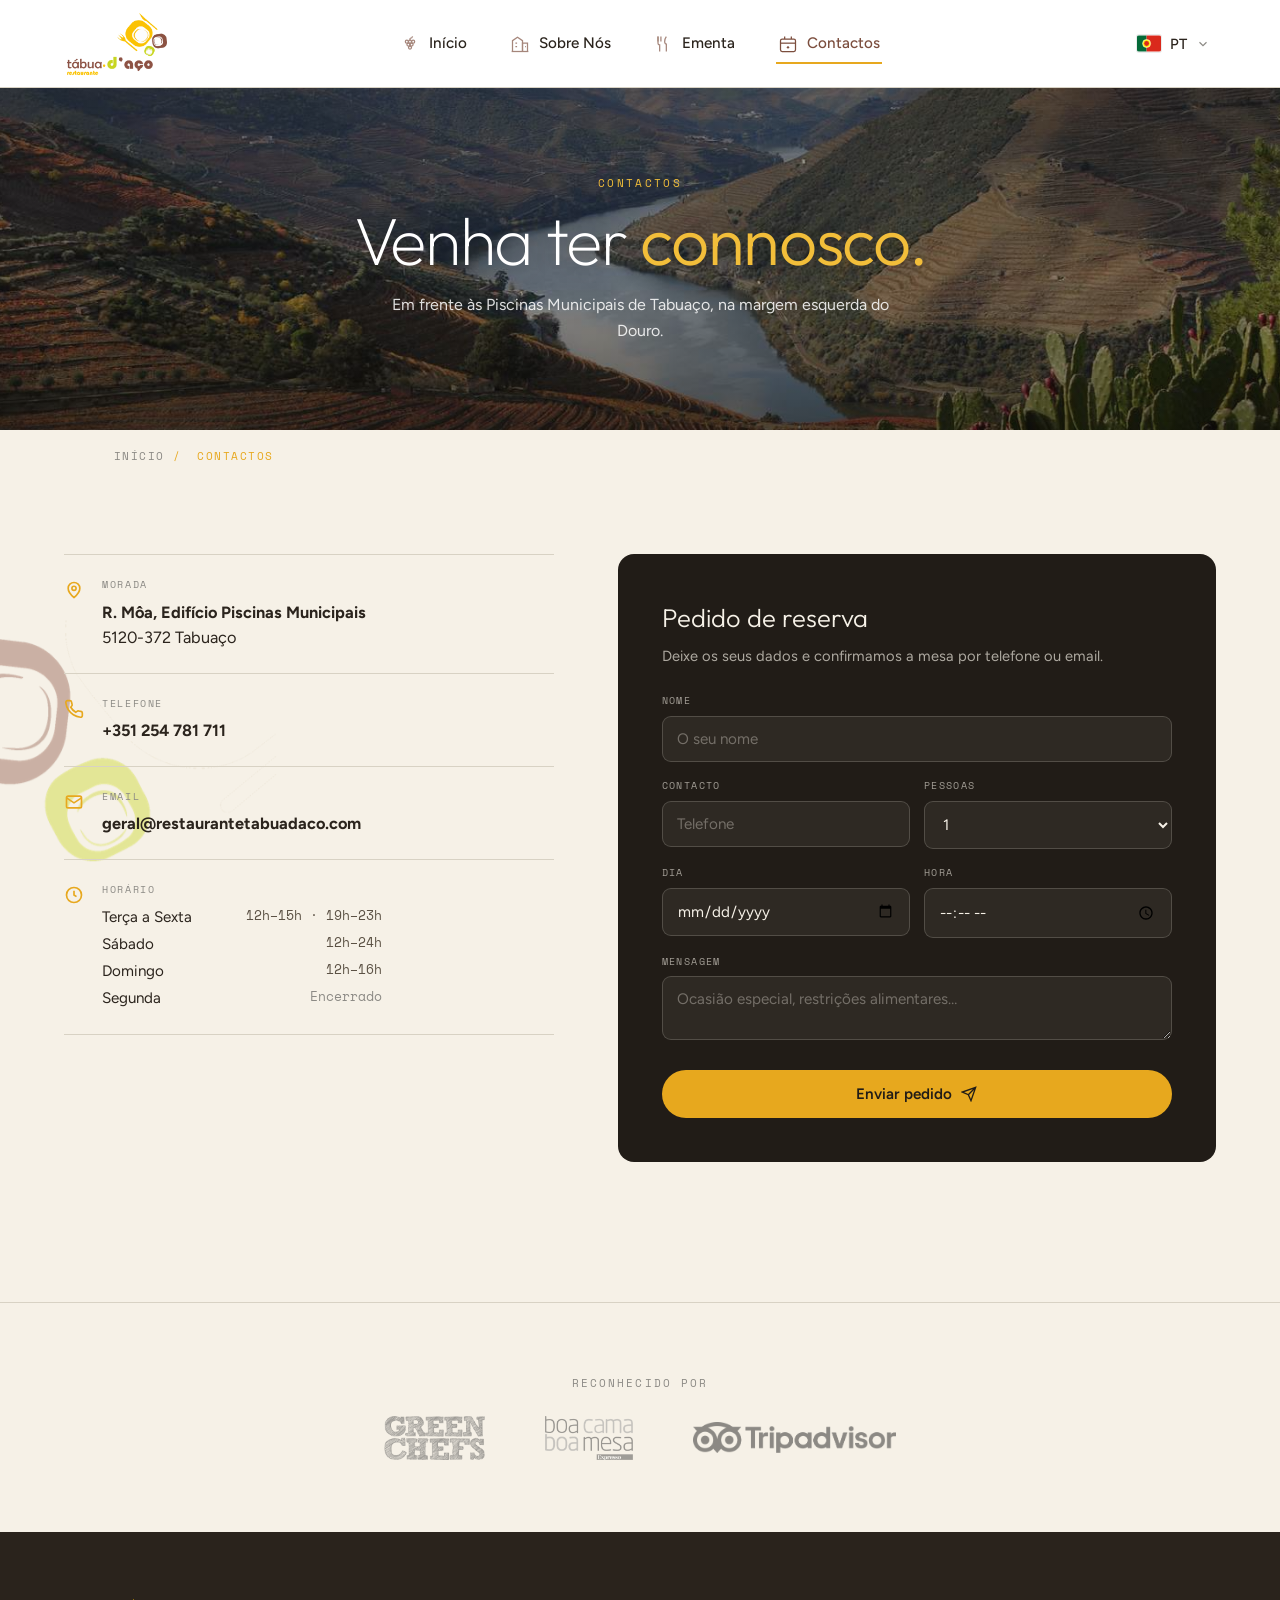
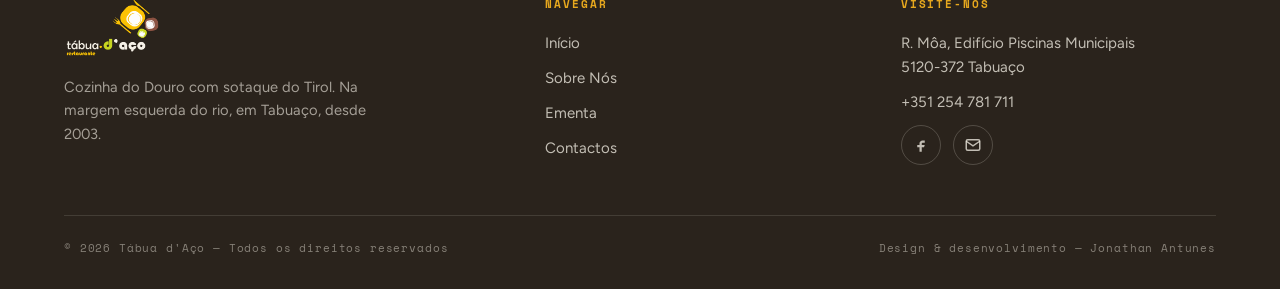
==== contactos.html @ 77ba1673 "Corrige: interior do restaurante só no cartão 'À mesa' da home Repõe o topo da página Ementa com a f" ====
<!DOCTYPE html>
<html lang="pt">
<head>
<meta charset="UTF-8">
<meta name="viewport" content="width=device-width, initial-scale=1.0">
<meta name="robots" content="index, follow">
<meta name="author" content="Restaurante Tábua d'Aço">
<meta name="theme-color" content="#211C17">
<meta name="geo.region" content="PT-VIS">
<meta name="geo.placename" content="Tabuaço">
<meta name="geo.position" content="41.1156;-7.5664">
<meta name="ICBM" content="41.1156, -7.5664">
<link rel="canonical" href="https://www.restaurantetabuadaco.com/contactos.html">
<title>Contactos e Reservas — Tábua d'Aço · Tabuaço</title>
<meta name="description" content="Restaurante Tábua d'Aço — R. Môa, Edifício Piscinas Municipais, 5120-372 Tabuaço. Telefone +351 254 781 711. Peça a sua reserva.">
<meta property="og:title" content="Contactos e Reservas — Tábua d'Aço · Tabuaço">
<meta property="og:description" content="Restaurante Tábua d'Aço — R. Môa, Edifício Piscinas Municipais, 5120-372 Tabuaço. Telefone +351 254 781 711. Peça a sua reserva.">
<meta property="og:type" content="website">
<meta property="og:site_name" content="Tábua d'Aço">
<meta property="og:locale" content="pt_PT">
<meta property="og:locale:alternate" content="en_GB">
<meta property="og:locale:alternate" content="de_DE">
<meta property="og:locale:alternate" content="es_ES">
<meta property="og:locale:alternate" content="fr_FR">
<meta property="og:url" content="https://www.restaurantetabuadaco.com/contactos.html">
<meta property="og:image" content="https://www.restaurantetabuadaco.com/assets/og-image.jpg?v=1">
<meta property="og:image:width" content="1200">
<meta property="og:image:height" content="630">
<meta property="og:image:alt" content="Vista da vila de Tabuaço, no Douro, onde fica o restaurante Tábua d'Aço">
<meta name="twitter:card" content="summary_large_image">
<meta name="twitter:title" content="Contactos e Reservas — Tábua d'Aço · Tabuaço">
<meta name="twitter:description" content="Restaurante Tábua d'Aço — R. Môa, Edifício Piscinas Municipais, 5120-372 Tabuaço. Telefone +351 254 781 711. Peça a sua reserva.">
<meta name="twitter:image" content="https://www.restaurantetabuadaco.com/assets/og-image.jpg?v=1">
<link rel="preconnect" href="https://fonts.googleapis.com">
<link rel="preconnect" href="https://fonts.gstatic.com" crossorigin>
<link href="https://fonts.googleapis.com/css2?family=Outfit:wght@200;300;400;500&family=Figtree:wght@400;500;600&family=Space+Mono:wght@400;700&display=swap" rel="stylesheet">
<link rel="icon" type="image/png" href="assets/favicon.png?v=3">
<link rel="icon" href="assets/favicon.ico?v=3" sizes="any">
<link rel="apple-touch-icon" href="assets/apple-touch-icon.png?v=3">
<link rel="stylesheet" href="assets/style.css?v=21">
<script type="application/ld+json">
{
  "@context": "https://schema.org",
  "@type": "Restaurant",
  "@id": "https://www.restaurantetabuadaco.com/#restaurant",
  "name": "Restaurante Tábua d'Aço",
  "url": "https://www.restaurantetabuadaco.com/",
  "image": "https://www.restaurantetabuadaco.com/assets/og-image.jpg",
  "logo": "https://www.restaurantetabuadaco.com/assets/logo-tabua-daco.png?v=5",
  "description": "Restaurante em Tabuaço, na margem esquerda do Douro. Cozinha da região com influências austríacas, italianas, espanholas e asiáticas, pelo chefe Thomas Egger.",
  "servesCuisine": [
    "Portuguesa",
    "Douro",
    "Austríaca",
    "Italiana",
    "Espanhola",
    "Asiática"
  ],
  "priceRange": "€€",
  "telephone": "+351254781711",
  "email": "geral@restaurantetabuadaco.com",
  "foundingDate": "2003",
  "acceptsReservations": true,
  "currenciesAccepted": "EUR",
  "address": {
    "@type": "PostalAddress",
    "streetAddress": "R. Môa, Edifício Piscinas Municipais",
    "addressLocality": "Tabuaço",
    "postalCode": "5120-372",
    "addressRegion": "Viseu",
    "addressCountry": "PT"
  },
  "geo": {
    "@type": "GeoCoordinates",
    "latitude": 41.1156,
    "longitude": -7.5664
  },
  "hasMap": "https://www.google.com/maps?q=Restaurante+T%C3%A1bua+d%27A%C3%A7o+Tabua%C3%A7o",
  "hasMenu": "https://www.restaurantetabuadaco.com/ementa.html",
  "openingHoursSpecification": [
    {
      "@type": "OpeningHoursSpecification",
      "dayOfWeek": [
        "Tuesday",
        "Wednesday",
        "Thursday",
        "Friday"
      ],
      "opens": "12:00",
      "closes": "15:00"
    },
    {
      "@type": "OpeningHoursSpecification",
      "dayOfWeek": [
        "Tuesday",
        "Wednesday",
        "Thursday",
        "Friday"
      ],
      "opens": "19:00",
      "closes": "23:00"
    },
    {
      "@type": "OpeningHoursSpecification",
      "dayOfWeek": "Saturday",
      "opens": "12:00",
      "closes": "23:59"
    },
    {
      "@type": "OpeningHoursSpecification",
      "dayOfWeek": "Sunday",
      "opens": "12:00",
      "closes": "16:00"
    }
  ],
  "sameAs": [
    "https://www.facebook.com/restaurante.tabuadaco",
    "https://www.tripadvisor.com/Restaurant_Review-g2368615-d3514501-Reviews-Tabua_D_aco-Tabuaco_Viseu_District_Northern_Portugal.html"
  ]
}
</script>
</head>
<body>
<!-- ============ HEADER ============ -->
<div class="header">
  <div class="header__top">
    <a href="index.html" class="header__logo" aria-label="Tábua d'Aço — início">
      <img src="assets/logo-tabua-daco.png?v=5" alt="Logótipo do Restaurante Tábua d'Aço — Tabuaço, Douro" width="320" height="205">
    </a>

    <nav class="header__nav" id="nav" aria-label="Navegação principal">
      <a href="index.html">
        <svg width="24" height="24" viewBox="0 0 24 24" fill="none" stroke="currentColor" stroke-width="1.5" aria-hidden="true"><circle cx="8.2" cy="9.2" r="1.8"/><circle cx="12" cy="9.2" r="1.8"/><circle cx="15.8" cy="9.2" r="1.8"/><circle cx="10.1" cy="12.7" r="1.8"/><circle cx="13.9" cy="12.7" r="1.8"/><circle cx="12" cy="16.2" r="1.8"/><path d="M12 7.4V5.2M12 5.2c1.7 0 2.8-1 3.1-2.4"/></svg>
        <span data-i18n="nav_home">Início</span>
      </a>
      <a href="sobre.html">
        <svg width="24" height="24" viewBox="0 0 24 24" fill="none" stroke="currentColor" stroke-width="1.5" aria-hidden="true"><path d="M3 21V8l6-4 6 4v13"/><path d="M15 21V11h6v10"/><path d="M6.5 11h2M6.5 15h2M18 15h1"/><path d="M2 21h20"/></svg>
        <span data-i18n="nav_about">Sobre Nós</span>
      </a>
      <a href="ementa.html">
        <svg width="24" height="24" viewBox="0 0 24 24" fill="none" stroke="currentColor" stroke-width="1.5" aria-hidden="true"><path d="M6 3v8a2 2 0 002 2v8"/><path d="M6 3v6M9.5 3v6"/><path d="M16 3c-1.5 2-2 4-2 6s.7 3 2 3v9"/></svg>
        <span data-i18n="nav_menu">Ementa</span>
      </a>
      <a href="contactos.html" class="active">
        <svg width="24" height="24" viewBox="0 0 24 24" fill="none" stroke="currentColor" stroke-width="1.5" aria-hidden="true"><path d="M8 3v3M16 3v3"/><rect x="3" y="6" width="18" height="15" rx="2"/><path d="M3 11h18"/><circle cx="12" cy="16" r="1.4" fill="currentColor" stroke="none"/></svg>
        <span data-i18n="nav_contact">Contactos</span>
      </a>
    </nav>

    <div class="header__right">
      <div class="lang" id="lang">
        <button class="lang__btn" id="langBtn" aria-haspopup="true" aria-expanded="false">
          <span class="lang__flag" id="langFlag">
            <svg viewBox="0 0 30 20" width="24" height="17"><rect width="12" height="20" fill="#046A38"/><rect x="12" width="18" height="20" fill="#DA291C"/><circle cx="12" cy="10" r="5" fill="#FFE900" stroke="#fff" stroke-width=".7"/><circle cx="12" cy="10" r="3" fill="#DA291C"/></svg>
          </span>
          <span id="langLabel">PT</span>
          <svg width="24" height="24" class="lang__chev" viewBox="0 0 24 24" fill="none" stroke="currentColor" stroke-width="2"><path d="M6 9l6 6 6-6"/></svg>
        </button>
        <div class="lang__menu" role="menu">
          <button role="menuitem" aria-current="true" data-lang="pt"><svg viewBox="0 0 30 20" width="22" height="15"><rect width="12" height="20" fill="#046A38"/><rect x="12" width="18" height="20" fill="#DA291C"/><circle cx="12" cy="10" r="5" fill="#FFE900" stroke="#fff" stroke-width=".7"/><circle cx="12" cy="10" r="3" fill="#DA291C"/></svg> Português</button>
          <button role="menuitem" aria-current="false" data-lang="en"><svg viewBox="0 0 30 20" width="22" height="15"><rect width="30" height="20" fill="#012169"/><path d="M0 0l30 20M30 0L0 20" stroke="#fff" stroke-width="4"/><path d="M15 0v20M0 10h30" stroke="#fff" stroke-width="6"/><path d="M15 0v20M0 10h30" stroke="#C8102E" stroke-width="3.5"/></svg> English</button>
          <button role="menuitem" aria-current="false" data-lang="de"><svg viewBox="0 0 30 20" width="22" height="15"><rect width="30" height="20" fill="#000"/><rect y="6.667" width="30" height="6.667" fill="#DD0000"/><rect y="13.333" width="30" height="6.667" fill="#FFCE00"/></svg> Deutsch</button>
          <button role="menuitem" aria-current="false" data-lang="es"><svg viewBox="0 0 30 20" width="22" height="15"><rect width="30" height="20" fill="#AA151B"/><rect y="5" width="30" height="10" fill="#F1BF00"/></svg> Español</button>
          <button role="menuitem" aria-current="false" data-lang="fr"><svg viewBox="0 0 30 20" width="22" height="15"><rect width="10" height="20" fill="#0055A4"/><rect x="10" width="10" height="20" fill="#fff"/><rect x="20" width="10" height="20" fill="#EF4135"/></svg> Français</button>
        </div>
      </div>
    </div>

    <button class="burger" id="burger" aria-label="Abrir menu" aria-expanded="false" aria-controls="nav">
      <span></span><span></span><span></span>
    </button>
  </div>
</div>

<main id="topo">
<section class="pagehero pagehero--contactos">
  <div class="pagehero__bg" role="img" aria-label="Vale do Douro em Tabuaço"></div>
  <div class="pagehero__scrim"></div>
  <div class="pagehero__inner">
    <span class="pagehero__k" data-i18n="c_k">Contactos</span>
    <h1 data-i18n="c_h1">Venha ter <span class='accent'>connosco.</span></h1>
    <p data-i18n="c_sub">Em frente às Piscinas Municipais de Tabuaço, na margem esquerda do Douro.</p>
  </div>
</section>

<nav class="crumbs" aria-label="Migalhas">
  <a href="index.html" data-i18n="nav_home">Início</a><span>/</span><span data-i18n="nav_contact">Contactos</span>
</nav>
<!-- ============ CONTACTOS ============ -->
<section class="section section--top contact" id="contactos">
  <div class="section__wrap">
    <div class="contact__grid">
      <div class="contact__info reveal">
        <div class="row">
          <span class="contact__ico"><svg width="24" height="24" viewBox="0 0 24 24" fill="none" stroke="currentColor" stroke-width="2"><path d="M12 21s-7-5.5-7-11a7 7 0 0114 0c0 5.5-7 11-7 11z"/><circle cx="12" cy="10" r="2.5"/></svg></span>
          <div><span class="contact__k" data-i18n="c_addr">Morada</span><span class="contact__v"><b>R. Môa, Edifício Piscinas Municipais</b><br>5120-372 Tabuaço</span></div>
        </div>
        <div class="row">
          <span class="contact__ico"><svg width="24" height="24" viewBox="0 0 24 24" fill="none" stroke="currentColor" stroke-width="2"><path d="M22 16.9v3a2 2 0 01-2.2 2 19.8 19.8 0 01-8.6-3 19.5 19.5 0 01-6-6 19.8 19.8 0 01-3-8.6A2 2 0 014.1 2h3a2 2 0 012 1.7c.1.9.3 1.8.6 2.6a2 2 0 01-.5 2.1L8.1 9.9a16 16 0 006 6l1.5-1.1a2 2 0 012.1-.5c.8.3 1.7.5 2.6.6a2 2 0 011.7 2z"/></svg></span>
          <div><span class="contact__k" data-i18n="c_phone">Telefone</span><span class="contact__v"><b><a href="tel:+351254781711">+351 254 781 711</a></b></span></div>
        </div>
        <div class="row">
          <span class="contact__ico"><svg width="24" height="24" viewBox="0 0 24 24" fill="none" stroke="currentColor" stroke-width="2"><rect x="3" y="5" width="18" height="14" rx="2"/><path d="M3 7l9 6 9-6"/></svg></span>
          <div><span class="contact__k" data-i18n="c_email">Email</span><span class="contact__v"><b><a href="mailto:geral@restaurantetabuadaco.com">geral@restaurantetabuadaco.com</a></b></span></div>
        </div>
        <div class="row">
          <span class="contact__ico"><svg width="24" height="24" viewBox="0 0 24 24" fill="none" stroke="currentColor" stroke-width="2"><circle cx="12" cy="12" r="9"/><path d="M12 7v5l3 2"/></svg></span>
          <div style="flex:1">
            <span class="contact__k" data-i18n="c_hours">Horário</span>
            <div class="contact__v" style="margin-top:4px">
              <div class="hours-line"><span data-i18n="c_d1">Terça a Sexta</span><span>12h–15h · 19h–23h</span></div>
              <div class="hours-line"><span data-i18n="c_d2">Sábado</span><span>12h–24h</span></div>
              <div class="hours-line"><span data-i18n="c_d3">Domingo</span><span>12h–16h</span></div>
              <div class="hours-line closed"><span data-i18n="c_d4">Segunda</span><span data-i18n="c_closed">Encerrado</span></div>
            </div>
          </div>
        </div>
      </div>

      <form class="resform reveal" name="reservas" method="POST" data-netlify="true" netlify-honeypot="bot-field">
        <input type="hidden" name="form-name" value="reservas">
        <p hidden><label>Não preencher: <input name="bot-field"></label></p>
        <h3 data-i18n="c_form_h">Pedido de reserva</h3>
        <p data-i18n="c_form_sub">Deixe os seus dados e confirmamos a mesa por telefone ou email.</p>
        <div class="field">
          <label for="nome" data-i18n="c_l_name">Nome</label>
          <input id="nome" name="nome" type="text" placeholder="O seu nome" data-i18n-ph="c_ph_name" required>
        </div>
        <div class="field-row">
          <div class="field">
            <label for="tel" data-i18n="c_l_contact">Contacto</label>
            <input id="tel" name="contacto" type="tel" placeholder="Telefone" data-i18n-ph="c_ph_phone" required>
          </div>
          <div class="field">
            <label for="pessoas" data-i18n="c_l_people">Pessoas</label>
            <select id="pessoas" name="pessoas">
              <option>1</option><option>2</option><option>3</option><option>4</option>
              <option>5</option><option>6</option><option data-i18n="c_opt_more">7 ou mais</option>
            </select>
          </div>
        </div>
        <div class="field-row">
          <div class="field">
            <label for="data" data-i18n="c_l_day">Dia</label>
            <input id="data" name="data" type="date">
          </div>
          <div class="field">
            <label for="hora" data-i18n="c_l_time">Hora</label>
            <input id="hora" name="hora" type="time">
          </div>
        </div>
        <div class="field">
          <label for="msg" data-i18n="c_l_msg">Mensagem</label>
          <textarea id="msg" name="mensagem" rows="2" placeholder="Ocasião especial, restrições alimentares…" data-i18n-ph="c_ph_msg"></textarea>
        </div>
        <button type="submit" class="btn btn--gold"><span data-i18n="c_submit">Enviar pedido</span>
          <svg width="24" height="24" viewBox="0 0 24 24" fill="none" stroke="currentColor" stroke-width="2"><path d="M22 2L11 13M22 2l-7 20-4-9-9-4 20-7z"/></svg>
        </button>
      </form>
    </div>
  </div>
</section>

</main>

<!-- ============ RECONHECIDO POR ============ -->
<section class="trustband">
  <div class="awardwall reveal">
    <p class="awardwall__k" data-i18n="aw_wall_k">Reconhecido por</p>
    <div class="awardwall__row">
      <img src="assets/award-greenchef.png?v=1" alt="Green Chefs" loading="lazy">
      <img src="assets/award-boacama.png?v=1" alt="Boa Cama Boa Mesa — Guia Expresso" loading="lazy">
      <img class="aw--wide" src="assets/award-tripadvisor.png?v=1" alt="Tripadvisor" loading="lazy">
    </div>
  </div>
</section>

<!-- ============ FOOTER ============ -->
<div class="footer">
  <div class="footer__grid">
    <div>
      <img src="assets/logo-tabua-daco-claro.png?v=5" alt="Restaurante Tábua d'Aço" class="footer__logo" width="320" height="203" loading="lazy">
      <p class="footer__tag" data-i18n="footer_tag">Cozinha do Douro com sotaque do Tirol. Na margem esquerda do rio, em Tabuaço, desde 2003.</p>
    </div>
    <div class="footer__col">
      <h4 data-i18n="foot_nav">Navegar</h4>
      <a href="index.html" data-i18n="nav_home">Início</a>
      <a href="sobre.html" data-i18n="nav_about">Sobre Nós</a>
      <a href="ementa.html" data-i18n="nav_menu">Ementa</a>
      <a href="contactos.html" data-i18n="nav_contact">Contactos</a>
    </div>
    <div class="footer__col">
      <h4 data-i18n="foot_visit">Visite-nos</h4>
      <p>R. Môa, Edifício Piscinas Municipais<br>5120-372 Tabuaço</p>
      <p><a href="tel:+351254781711">+351 254 781 711</a></p>
      <div class="footer__social">
        <a href="https://facebook.com/restaurante.tabuadaco" target="_blank" rel="noopener" aria-label="Facebook"><svg width="24" height="24" viewBox="0 0 24 24" fill="currentColor"><path d="M14 9h3V6h-3c-2.2 0-4 1.8-4 4v2H7v3h3v6h3v-6h3l1-3h-4v-2c0-.6.4-1 1-1z"/></svg></a>
        <a href="mailto:geral@restaurantetabuadaco.com" aria-label="Email"><svg width="24" height="24" viewBox="0 0 24 24" fill="none" stroke="currentColor" stroke-width="2"><rect x="3" y="5" width="18" height="14" rx="2"/><path d="M3 7l9 6 9-6"/></svg></a>
      </div>
    </div>
  </div>
  <div class="footer__bottom">
    <span data-i18n="foot_rights">© 2026 Tábua d'Aço — Todos os direitos reservados</span>
    <span>Design &amp; desenvolvimento — Jonathan Antunes</span>
  </div>
</div>

<button class="totop" id="totop" aria-label="Voltar ao topo">
  <svg width="24" height="24" viewBox="0 0 24 24" fill="none" stroke="currentColor" stroke-width="2.4"><path d="M12 19V5M5 12l7-7 7 7"/></svg>
</button>

<script src="assets/i18n.js?v=6"></script>
<script src="assets/app.js?v=5"></script>
</body>
</html>
---- assets/style.css ----
:root{
  --espresso:#211C17;
  --espresso-2:#2A231C;
  --cream:#F6F1E7;
  --cream-2:#EFE7D6;
  --brown:#7C4E3E;
  --brown-deep:#5A3629;
  --gold:#E7A81E;
  --gold-soft:#F2BE3A;
  --olive:#8FA028;
  --olive-soft:#A7B834;
  --steel:#8C8A85;
  --steel-line:#D8D2C4;
  --ink:#2B241D;
  --ink-soft:#5C5245;
  --white:#FFFFFF;

  --display:'Outfit',-apple-system,'Segoe UI',sans-serif;
  --sans:'Figtree',-apple-system,'Segoe UI',sans-serif;
  --mono:'Space Mono',ui-monospace,monospace;

  --img1:url("hero-1-vale.jpg");
  --img-contactos:url("contactos-frente.jpg?v=1");
  --img-mesa:url("interior-sala.jpg?v=1");
  --img2:url("hero-2-rio.jpg");
  --img3:url("hero-3-socalcos.jpg");
  --hero1:url("hero-1-vinhas.jpg");
  --hero2:url("hero-2-douro.jpg?v=3");
  --hero3:url("hero-3-tabuaco.jpg?v=2");

  --wrap:1180px;
  --pad:clamp(20px,5vw,64px);
  --head-top:88px;
}
*{margin:0;padding:0;box-sizing:border-box}
html{scroll-behavior:smooth}
body{font-family:var(--sans);background:var(--cream);color:var(--ink);line-height:1.6;-webkit-font-smoothing:antialiased;overflow-x:hidden}
img{max-width:100%;display:block}
a{color:inherit;text-decoration:none}
::selection{background:var(--gold);color:var(--espresso)}
:focus-visible{outline:2px solid var(--gold);outline-offset:3px;border-radius:3px}

/* ============ HEADER (2 camadas, à Lunar) ============ */
.header{position:sticky;top:0;z-index:100;background:var(--white)}

/* página inicial: cabeçalho sobre a imagem (sem fundo); ao rolar surge a barra branca */
.header--overlay{
  position:fixed;top:0;left:0;right:0;background:transparent;
  transition:background .35s ease,box-shadow .35s ease;
}
.header--overlay.scrolled{
  background:var(--white);
  box-shadow:0 8px 26px -16px rgba(0,0,0,.4);
}
/* leve escurecimento por trás do cabeçalho para o texto se ler sobre as fotos */
.header--overlay:not(.scrolled)::before{
  content:"";position:absolute;left:0;right:0;top:0;height:230%;z-index:-1;pointer-events:none;
  background:linear-gradient(180deg,rgba(18,14,10,.5),rgba(18,14,10,0));
}
.header--overlay:not(.scrolled) .header__top{border-bottom-color:transparent}
/* cabeçalho claro enquanto está sobre a imagem */
.header--overlay:not(.scrolled) .header__nav a,
.header--overlay:not(.scrolled) .lang__btn{color:#fff;text-shadow:0 1px 12px rgba(0,0,0,.5)}
.header--overlay:not(.scrolled) .header__nav a svg{color:#fff;opacity:.92}
.header--overlay:not(.scrolled) .header__nav a.active svg{opacity:1}
.header--overlay:not(.scrolled) .lang__chev{color:rgba(255,255,255,.85)}
.header--overlay:not(.scrolled) .burger span{background:#fff}
/* troca de logótipo consoante o fundo */
.header__logo .logo-light{display:none}
.header--overlay:not(.scrolled) .header__logo .logo-dark{display:none}
.header--overlay:not(.scrolled) .header__logo .logo-light{display:block}

.header__top{
  height:var(--head-top);
  display:grid;grid-template-columns:1fr auto 1fr;align-items:center;
  padding:0 var(--pad);border-bottom:1px solid var(--steel-line);
}
.header__logo{display:flex;justify-content:flex-start}
.header__logo img{height:68px;width:auto}

.header__right{display:flex;justify-content:flex-end;align-items:center}
.lang{position:relative}
.lang__btn{
  display:flex;align-items:center;gap:9px;background:none;border:0;cursor:pointer;
  font-family:var(--sans);font-size:.92rem;font-weight:500;color:var(--ink);padding:8px 6px;
}
.lang__flag{width:24px;height:17px;border-radius:2px;overflow:hidden;flex:none;box-shadow:0 0 0 1px rgba(0,0,0,.08)}
.lang__chev{width:14px;height:14px;transition:transform .25s;color:var(--steel)}
.lang.open .lang__chev{transform:rotate(180deg)}
.lang__menu{
  position:absolute;right:0;top:calc(100% + 8px);background:var(--white);
  border:1px solid var(--steel-line);border-radius:10px;min-width:132px;padding:6px;
  box-shadow:0 18px 40px -18px rgba(0,0,0,.3);
  opacity:0;visibility:hidden;transform:translateY(-6px);transition:opacity .2s,transform .2s,visibility .2s;
}
.lang.open .lang__menu{opacity:1;visibility:visible;transform:none}
.lang__menu button{
  width:100%;display:flex;align-items:center;gap:9px;background:none;border:0;cursor:pointer;
  padding:9px 10px;border-radius:7px;font-family:var(--sans);font-size:.9rem;color:var(--ink);
  transition:background .18s;
}
.lang__menu button:hover{background:var(--cream-2)}
.lang__menu button[aria-current="true"]{font-weight:600}

/* navegação única: ícone + rótulo na mesma barra */
.header__nav{
  display:flex;align-items:center;justify-content:center;gap:clamp(16px,3vw,44px);
}
.header__nav a{
  display:inline-flex;align-items:center;gap:9px;white-space:nowrap;
  font-size:.95rem;font-weight:500;color:var(--ink);position:relative;padding:10px 2px;
  transition:color .2s;
}
.header__nav a svg{width:20px;height:20px;color:var(--brown);opacity:.68;transition:opacity .2s,transform .25s}
.header__nav a::after{content:"";position:absolute;left:0;right:0;bottom:2px;height:2px;width:0;margin:0 auto;background:var(--gold);transition:width .28s ease}
.header__nav a:hover{color:var(--brown)}
.header__nav a:hover svg{opacity:1;transform:translateY(-1px)}
.header__nav a:hover::after{width:100%}
.header__nav a.active{color:var(--brown)}
.header__nav a.active svg{opacity:1}
.header__nav a.active::after{width:100%}

.burger{display:none;background:none;border:0;cursor:pointer;width:40px;height:40px;position:relative}
.burger span{position:absolute;left:9px;right:9px;height:2px;background:var(--ink);transition:transform .35s,opacity .2s}
.burger span:nth-child(1){top:13px}
.burger span:nth-child(2){top:19px}
.burger span:nth-child(3){top:25px}
.burger.open span:nth-child(1){transform:translateY(6px) rotate(45deg)}
.burger.open span:nth-child(2){opacity:0}
.burger.open span:nth-child(3){transform:translateY(-6px) rotate(-45deg)}

/* ============ HERO SLIDER ============ */
.hero{
  position:relative;
  height:100svh;
  min-height:560px;
  overflow:hidden;background:var(--espresso);
}
.hero__slide{
  position:absolute;inset:0;
  background-size:cover;background-position:center;
  opacity:0;transform:scale(1.05);
  transition:opacity 1.1s ease,transform 7s ease-out;
}
.hero__slide.active{opacity:1;transform:scale(1)}
.hero__slide[data-slide="0"]{background-image:var(--hero1)}
.hero__slide[data-slide="1"]{background-image:var(--hero2)}
.hero__slide[data-slide="2"]{background-image:var(--hero3)}
.hero__scrim{
  position:absolute;inset:0;pointer-events:none;
  background:
    radial-gradient(70% 55% at 50% 48%,rgba(20,16,12,.34),transparent 72%),
    linear-gradient(180deg,rgba(20,16,12,.34) 0%,rgba(20,16,12,.06) 26%,rgba(20,16,12,.08) 54%,rgba(20,16,12,.58) 100%);
}
.hero__inner{
  position:absolute;inset:0;z-index:2;
  display:flex;flex-direction:column;align-items:center;justify-content:center;
  padding:40px clamp(60px,9vw,120px) 0;text-align:center;
}
.hero__title{
  font-family:var(--display);font-weight:200;color:var(--white);
  font-size:clamp(2.1rem,6vw,5.6rem);line-height:1.05;letter-spacing:-.015em;
  text-shadow:0 4px 40px rgba(0,0,0,.45);
  max-width:min(1120px,92vw);text-wrap:balance;
}
.hero__title .accent{font-weight:300;color:var(--gold-soft);white-space:nowrap}
.hero__sub{
  margin-top:22px;color:rgba(255,255,255,.88);font-size:clamp(.95rem,1.4vw,1.1rem);
  max-width:46ch;text-shadow:0 2px 20px rgba(0,0,0,.4);
}
.hero__cta{margin-top:34px;display:flex;gap:14px;flex-wrap:wrap;justify-content:center}

.btn{
  font-family:var(--sans);font-weight:600;font-size:.95rem;
  padding:14px 30px;border-radius:100px;cursor:pointer;border:1px solid transparent;
  display:inline-flex;align-items:center;gap:9px;
  transition:transform .2s,background .25s,box-shadow .25s,border-color .25s,color .25s;
}
.btn svg{width:16px;height:16px}
.btn--gold{background:var(--gold);color:var(--espresso)}
.btn--gold:hover{background:var(--gold-soft);transform:translateY(-2px);box-shadow:0 14px 30px -12px rgba(231,168,30,.75)}
.btn--ghost{background:rgba(255,255,255,.07);color:var(--white);border-color:rgba(255,255,255,.5);backdrop-filter:blur(4px)}
.btn--ghost:hover{background:rgba(255,255,255,.16);border-color:var(--white);transform:translateY(-2px)}

/* setas */
.hero__arrow{
  position:absolute;top:50%;transform:translateY(-50%);z-index:3;
  width:54px;height:54px;border-radius:50%;cursor:pointer;
  border:1px solid rgba(255,255,255,.35);background:rgba(255,255,255,.1);
  backdrop-filter:blur(6px);color:var(--white);
  display:flex;align-items:center;justify-content:center;
  transition:background .25s,border-color .25s,transform .2s;
}
.hero__arrow:hover{background:rgba(255,255,255,.24);border-color:var(--white)}
.hero__arrow--prev{left:clamp(12px,2.4vw,32px)}
.hero__arrow--next{right:clamp(12px,2.4vw,32px)}
.hero__arrow--prev:hover{transform:translateY(-50%) translateX(-2px)}
.hero__arrow--next:hover{transform:translateY(-50%) translateX(2px)}
.hero__arrow svg{width:20px;height:20px}

/* selos */
.hero__marks{
  position:absolute;left:0;right:0;bottom:74px;z-index:3;
  display:flex;align-items:flex-end;justify-content:center;gap:clamp(22px,4vw,56px);
  flex-wrap:wrap;padding:0 20px;
}
.mark{
  display:flex;flex-direction:column;align-items:center;gap:6px;
  color:rgba(255,255,255,.9);font-family:var(--mono);
  font-size:.58rem;letter-spacing:.18em;text-transform:uppercase;line-height:1.35;text-align:center;
}
.mark__rosettes{display:flex;gap:5px}
.mark__rosettes svg{width:19px;height:19px}
.mark__rule{width:26px;height:1px;background:rgba(255,255,255,.55)}
.mark strong{font-weight:400;font-size:.66rem;letter-spacing:.2em}

/* pontos */
.hero__dots{
  position:absolute;left:0;right:0;bottom:28px;z-index:3;
  display:flex;justify-content:center;gap:11px;
}
.dot{
  width:9px;height:9px;border-radius:50%;border:0;cursor:pointer;padding:0;
  background:rgba(255,255,255,.4);transition:background .25s,transform .25s;
}
.dot:hover{background:rgba(255,255,255,.7)}
.dot.active{background:var(--white);transform:scale(1.2)}

/* ============ SECÇÕES ============ */
.section{padding:clamp(80px,11vw,140px) var(--pad)}
.section__wrap{max-width:var(--wrap);margin:0 auto}
.eyebrow{
  display:flex;align-items:center;gap:12px;margin-bottom:20px;
  font-family:var(--mono);font-size:.72rem;letter-spacing:.2em;text-transform:uppercase;color:var(--brown);
}
.eyebrow .num{color:var(--gold);font-weight:700}
.eyebrow .rule{flex:1;height:1px;background:var(--steel-line);max-width:70px}
.h2{
  font-family:var(--display);font-weight:200;
  font-size:clamp(2.1rem,4.8vw,3.6rem);line-height:1.05;letter-spacing:-.02em;color:var(--brown-deep);
}
.h2 .accent{color:var(--gold);font-weight:300}

/* SOBRE */
.about{background:var(--cream)}
.about__grid{display:grid;grid-template-columns:1.05fr .95fr;gap:clamp(36px,6vw,84px);align-items:center}
.about__lead{
  font-family:var(--display);font-weight:300;font-size:clamp(1.25rem,2.1vw,1.6rem);
  line-height:1.42;color:var(--ink);margin:24px 0 22px;
}
.about__body p{color:var(--ink-soft);margin-bottom:18px;max-width:52ch}
.about__sign{margin-top:26px;font-family:var(--display);font-weight:300;font-style:italic;font-size:1.1rem;color:var(--brown)}
.about__meta{display:flex;gap:40px;margin-top:32px;flex-wrap:wrap}
.about__meta .stat{display:flex;flex-direction:column;gap:5px}
.about__meta .stat b{font-family:var(--display);font-weight:300;font-size:2.1rem;color:var(--brown-deep);line-height:1}
.about__meta .stat span{font-family:var(--mono);font-size:.66rem;letter-spacing:.14em;text-transform:uppercase;color:var(--steel)}

.about__photo{position:relative;border-radius:14px;overflow:hidden;aspect-ratio:4/5;box-shadow:0 30px 60px -30px rgba(90,54,41,.45)}
.about__img{width:100%;height:100%;background-image:var(--img3);background-size:cover;background-position:center}
.about__photo figcaption{
  position:absolute;left:22px;bottom:18px;color:#fff;font-family:var(--mono);
  font-size:.62rem;letter-spacing:.16em;text-transform:uppercase;text-shadow:0 2px 12px rgba(0,0,0,.6);
}
.about__photo::after{content:"";position:absolute;inset:0;background:linear-gradient(180deg,transparent 55%,rgba(0,0,0,.5))}

/* PILARES */
.pillars{
  display:grid;grid-template-columns:repeat(3,1fr);gap:26px;
  margin-top:clamp(56px,7vw,90px);
}
.pillar{
  background:var(--white);border:1px solid var(--steel-line);border-radius:14px;
  padding:32px 28px;transition:transform .3s ease,box-shadow .3s ease;
}
.pillar:hover{transform:translateY(-4px);box-shadow:0 24px 46px -28px rgba(90,54,41,.4)}
.pillar__k{
  font-family:var(--mono);font-size:.64rem;letter-spacing:.2em;text-transform:uppercase;
  color:var(--gold);display:block;margin-bottom:16px;
}
.pillar h3{
  font-family:var(--display);font-weight:300;font-size:1.35rem;line-height:1.25;
  color:var(--brown-deep);margin-bottom:14px;
}
.pillar p{color:var(--ink-soft);font-size:.94rem;line-height:1.62}

/* PAISAGEM */
.landscape{
  margin-top:clamp(48px,6vw,80px);max-width:840px;margin-inline:auto;text-align:center;
}
.landscape blockquote{
  position:relative;font-family:var(--display);font-weight:200;
  font-size:clamp(1.35rem,3vw,2.2rem);line-height:1.32;letter-spacing:-.01em;
  color:var(--brown-deep);text-wrap:balance;padding-top:34px;
}
.landscape blockquote::before{
  content:"";position:absolute;top:0;left:50%;transform:translateX(-50%);
  width:46px;height:2px;background:var(--gold);
}
.landscape figcaption{
  margin-top:22px;font-family:var(--mono);font-size:.72rem;letter-spacing:.14em;
  text-transform:uppercase;color:var(--steel);line-height:1.7;max-width:52ch;margin-inline:auto;
}

/* CHEFE */
.chef{
  position:relative;background:var(--espresso);color:var(--cream);
  padding:clamp(80px,11vw,140px) var(--pad);overflow:hidden;
}
.chef__glow{position:absolute;inset:0;pointer-events:none;background:radial-gradient(60% 90% at 85% 110%,rgba(231,168,30,.28),transparent 70%);animation:ember 6s ease-in-out infinite alternate}
@keyframes ember{from{opacity:.75}to{opacity:1}}
.chef__wrap{
  position:relative;z-index:1;max-width:var(--wrap);margin:0 auto;
  display:grid;grid-template-columns:minmax(240px,320px) 1fr;gap:clamp(34px,5vw,70px);align-items:start;
}
.chef__photo{position:relative;border-radius:14px;overflow:hidden;aspect-ratio:4/5;box-shadow:0 30px 60px -28px rgba(0,0,0,.6);border:1px solid rgba(246,241,231,.14)}
.chef__photo img{width:100%;height:100%;object-fit:cover;display:block}
.chef__photo figcaption{
  position:absolute;left:16px;right:16px;bottom:14px;color:#fff;
  font-family:var(--mono);font-size:.62rem;letter-spacing:.14em;text-transform:uppercase;
  text-shadow:0 2px 12px rgba(0,0,0,.7);
}
.chef__photo::after{content:"";position:absolute;inset:0;background:linear-gradient(180deg,transparent 55%,rgba(0,0,0,.55))}
.chef__content{display:flex;flex-direction:column;gap:clamp(30px,4vw,48px)}
.chef__content .chef__timeline{margin-top:0}
.eyebrow--dark{color:var(--gold-soft)}
.eyebrow--dark .rule{background:rgba(246,241,231,.25)}
.h2--light{color:var(--cream)}
.h2--light .accent{color:var(--gold-soft)}
.chef__lead{
  font-family:var(--display);font-weight:300;font-size:clamp(1.2rem,2vw,1.5rem);line-height:1.44;
  color:var(--cream);margin:24px 0 22px;
}
.chef__intro p{color:rgba(246,241,231,.72);margin-bottom:16px;max-width:54ch}

.chef__timeline{list-style:none;margin-top:8px;counter-reset:none}
.chef__timeline li{
  display:grid;grid-template-columns:auto 1fr;gap:20px;align-items:baseline;
  padding:20px 0;border-bottom:1px solid rgba(246,241,231,.14);position:relative;
}
.chef__timeline li:first-child{border-top:1px solid rgba(246,241,231,.14)}
.tl__year{
  font-family:var(--mono);font-weight:700;font-size:.9rem;color:var(--gold);
  letter-spacing:.06em;min-width:52px;
}
.tl__what{color:rgba(246,241,231,.85);font-size:.96rem;line-height:1.5}

/* MENU */
.menu{background:var(--cream-2)}
.menu__head{display:flex;justify-content:space-between;align-items:flex-end;flex-wrap:wrap;gap:24px;margin-bottom:42px}
.menu__intro{max-width:40ch;color:var(--ink-soft);margin-top:14px}
/* separadores da ementa (estilo sublinhado) */
.menu__filters{
  display:flex;flex-wrap:wrap;justify-content:center;gap:clamp(18px,4vw,54px);
  margin-bottom:clamp(34px,4vw,52px);border-bottom:1px solid var(--steel-line);
}
.mfilter{
  font-family:var(--sans);font-weight:700;font-size:.82rem;letter-spacing:.18em;text-transform:uppercase;
  background:none;border:0;cursor:pointer;color:var(--steel);
  padding:4px 2px 16px;position:relative;transition:color .2s;
}
.mfilter::after{
  content:"";position:absolute;left:0;right:0;bottom:-1px;height:2px;background:var(--gold);
  transform:scaleX(0);transform-origin:center;transition:transform .3s ease,opacity .3s ease;
}
.mfilter:hover{color:var(--brown)}
.mfilter:hover::after{transform:scaleX(.5);opacity:.5}
.mfilter.active{color:var(--ink)}
.mfilter.active::after{transform:scaleX(1);opacity:1}

/* aviso "em breve" (sobremesas) */
.mcat__soon{color:var(--ink-soft);font-size:.92rem;line-height:1.5;margin-top:8px}

/* cartões de categoria distribuídos em 2 colunas (tipo jornal, sem buracos) */
.menu__grid{column-count:2;column-gap:clamp(24px,3vw,40px);animation:fade .5s ease}
/* animação: ao trocar de separador, a ementa "sai" do traço e desenrola-se para baixo */
@keyframes menureveal{
  0%{clip-path:inset(0 0 100% 0);opacity:0;transform:translateY(-44px)}
  55%{opacity:1}
  100%{clip-path:inset(0 0 0 0);opacity:1;transform:translateY(0)}
}
.menu__grid.menu-switching{animation:menureveal 1.15s cubic-bezier(.16,.84,.3,1) both}
.mcat[hidden]{display:none}
@keyframes fade{from{opacity:0;transform:translateY(8px)}to{opacity:1;transform:none}}

/* categorias da ementa (nome ···· preço) */
.mcat{
  break-inside:avoid;-webkit-column-break-inside:avoid;page-break-inside:avoid;
  margin:0 0 clamp(16px,2vw,22px);padding:18px 22px 12px;
  background:var(--white);border:1px solid var(--steel-line);border-radius:12px;
}
.mcat__title{
  font-family:var(--display);font-weight:500;font-size:1.16rem;letter-spacing:.005em;
  color:var(--brown-deep);display:flex;align-items:center;gap:10px;
  padding-bottom:11px;margin-bottom:4px;border-bottom:1px solid var(--steel-line);
}
.mcat__ico{width:22px;height:22px;color:var(--gold);flex:none}
.mcat__note{
  font-family:var(--mono);font-size:.6rem;letter-spacing:.12em;text-transform:uppercase;
  color:var(--steel);margin:6px 0 0;
}
.mlist{display:block}
/* grelha (não flex) para o preço nunca "saltar" para a esquerda quando o
   nome do prato é longo e quebra linha — fica sempre alinhado à direita */
.mrow{
  display:grid;grid-template-columns:auto minmax(14px,1fr) auto;
  align-items:baseline;column-gap:.5rem;padding:7px 0;
}
.mrow__name{grid-column:1;font-family:var(--sans);font-weight:500;font-size:.95rem;color:var(--ink)}
.mrow__note{color:var(--steel);font-weight:400;font-size:.86em}
.mrow::after{
  content:"";grid-column:2;align-self:end;
  margin-bottom:.32em;border-bottom:1px dotted var(--steel);opacity:.55;
}
/* preço alinhado ao fim da linha (tal como o traço), para acompanhar sempre
   a ÚLTIMA linha do nome do prato quando este quebra em duas linhas */
.mrow__price{grid-column:3;align-self:end;font-family:var(--mono);font-weight:700;font-size:.9rem;color:var(--brown-deep);white-space:nowrap}
.mrow__desc{grid-column:1/-1;color:var(--ink-soft);font-size:.82rem;line-height:1.45;margin-top:1px}
@media(max-width:760px){.menu__grid{column-count:1}}
.dish{display:grid;grid-template-columns:1fr auto;gap:4px 14px;align-items:baseline;padding:20px 0;border-bottom:1px solid var(--steel-line)}
.dish__name{font-family:var(--display);font-weight:400;font-size:1.2rem;color:var(--ink);display:flex;align-items:center;gap:10px}
.dish__tag{font-family:var(--mono);font-size:.56rem;letter-spacing:.12em;text-transform:uppercase;background:var(--olive-soft);color:var(--espresso);padding:2px 7px;border-radius:4px}
.dish__tag--gold{background:var(--gold)}
.dish__price{font-family:var(--mono);font-weight:700;font-size:1rem;color:var(--brown-deep);white-space:nowrap}
.dish__desc{grid-column:1/-1;color:var(--ink-soft);font-size:.92rem;line-height:1.5;max-width:46ch}
.menu__note{margin-top:38px;font-family:var(--mono);font-size:.7rem;letter-spacing:.06em;color:var(--steel);text-align:center}

/* CONTACTOS */
.contact{background:var(--cream)}
.contact__grid{display:grid;grid-template-columns:.9fr 1.1fr;gap:clamp(34px,5vw,70px)}
.contact__info .row{padding:22px 0;border-bottom:1px solid var(--steel-line);display:flex;gap:18px;align-items:flex-start}
.contact__info .row:first-of-type{border-top:1px solid var(--steel-line)}
.contact__ico{flex:none;margin-top:3px;color:var(--gold)}
.contact__ico svg{width:20px;height:20px}
.contact__k{font-family:var(--mono);font-size:.64rem;letter-spacing:.16em;text-transform:uppercase;color:var(--steel);margin-bottom:6px;display:block}
.contact__v{font-size:1.02rem;color:var(--ink);line-height:1.5}
.contact__v a{transition:color .2s}
.contact__v a:hover{color:var(--brown)}
.hours-line{display:flex;justify-content:space-between;max-width:280px;font-size:.95rem;padding:2px 0}
.hours-line span:last-child{font-family:var(--mono);font-size:.8rem;color:var(--ink-soft)}
.hours-line.closed span:last-child{color:var(--steel)}

.resform{background:var(--espresso);color:var(--cream);border-radius:16px;padding:clamp(26px,4vw,44px)}
.resform h3{font-family:var(--display);font-weight:300;font-size:1.6rem;margin-bottom:6px}
.resform p{color:rgba(246,241,231,.66);font-size:.92rem;margin-bottom:24px}
.field{margin-bottom:16px}
.field label{display:block;font-family:var(--mono);font-size:.62rem;letter-spacing:.14em;text-transform:uppercase;color:rgba(246,241,231,.6);margin-bottom:7px}
.field input,.field textarea,.field select{
  width:100%;background:rgba(246,241,231,.06);border:1px solid rgba(246,241,231,.18);border-radius:9px;
  padding:13px 14px;color:var(--cream);font-family:var(--sans);font-size:.95rem;transition:border-color .25s,background .25s;
}
.field input::placeholder,.field textarea::placeholder{color:rgba(246,241,231,.35)}
.field input:focus,.field textarea:focus,.field select:focus{outline:none;border-color:var(--gold);background:rgba(246,241,231,.1)}
.field select option{background:var(--espresso)}
.field-row{display:grid;grid-template-columns:1fr 1fr;gap:14px}
.resform .btn{width:100%;justify-content:center;margin-top:6px}

/* FOOTER */
.footer{background:var(--espresso-2);color:var(--cream);padding:64px var(--pad) 32px}
.footer__grid{max-width:var(--wrap);margin:0 auto;display:grid;grid-template-columns:1.4fr 1fr 1fr;gap:40px;align-items:start}
.footer__logo{height:62px;width:auto;margin-bottom:18px}
.footer__tag{color:rgba(246,241,231,.6);max-width:34ch;font-size:.92rem}
.footer__col h4{font-family:var(--mono);font-size:.66rem;letter-spacing:.18em;text-transform:uppercase;color:var(--gold);margin-bottom:18px}
.footer__col a,.footer__col p{display:block;color:rgba(246,241,231,.75);font-size:.94rem;margin-bottom:11px;transition:color .2s}
.footer__col a:hover{color:var(--gold-soft)}
.footer__social{display:flex;gap:12px;margin-top:6px}
.footer__social a{width:40px;height:40px;border-radius:50%;border:1px solid rgba(246,241,231,.2);display:flex;align-items:center;justify-content:center;margin:0;transition:border-color .25s,background .25s,transform .2s}
.footer__social a:hover{border-color:var(--gold);background:rgba(231,168,30,.12);transform:translateY(-2px)}
.footer__social svg{width:18px;height:18px}
.footer__bottom{max-width:var(--wrap);margin:44px auto 0;padding-top:24px;border-top:1px solid rgba(246,241,231,.12);display:flex;justify-content:space-between;gap:16px;flex-wrap:wrap;font-family:var(--mono);font-size:.66rem;letter-spacing:.08em;color:rgba(246,241,231,.45)}

/* topo */
.totop{position:fixed;right:24px;bottom:24px;z-index:80;width:48px;height:48px;border-radius:50%;border:0;cursor:pointer;background:var(--gold);color:var(--espresso);display:flex;align-items:center;justify-content:center;opacity:0;transform:translateY(16px) scale(.8);pointer-events:none;transition:opacity .3s,transform .3s;box-shadow:0 10px 26px -10px rgba(231,168,30,.7)}
.totop.show{opacity:1;transform:none;pointer-events:auto}
.totop svg{width:20px;height:20px}

.reveal{opacity:0;transform:translateY(26px);transition:opacity .8s cubic-bezier(.2,.7,.2,1),transform .8s cubic-bezier(.2,.7,.2,1)}
.reveal.in{opacity:1;transform:none}

/* ============ RESPONSIVO ============ */
@media(max-width:900px){
  :root{--head-top:72px}
  .header__top{grid-template-columns:auto 1fr auto}
  .header__logo{order:1;justify-content:flex-start}
  .header__logo img{height:56px}
  .header__right{order:2;margin-right:6px}
  .burger{display:block;order:3}
  .header__nav{
    order:4;position:fixed;top:var(--head-top);left:0;right:0;
    flex-direction:column;align-items:stretch;gap:0;background:var(--white);
    padding:0 var(--pad);overflow:hidden;max-height:0;
    transition:max-height .4s ease,padding .4s ease;
    box-shadow:0 22px 30px -26px rgba(0,0,0,.5);
  }
  .header__nav.open{max-height:420px;padding:8px var(--pad) 18px;border-bottom:1px solid var(--steel-line)}
  /* o dropdown do menu mobile tem fundo branco opaco: forçar sempre texto escuro,
     mesmo quando o cabeçalho está transparente sobre a foto (página inicial) */
  .header--overlay:not(.scrolled) .header__nav.open a,
  .header--overlay:not(.scrolled) .header__nav.open a svg{color:var(--ink);text-shadow:none;opacity:1}
  .header--overlay:not(.scrolled) .header__nav.open a.active{color:var(--brown)}
  .header__nav a{width:100%;justify-content:flex-start;gap:14px;padding:16px 2px;border-bottom:1px solid var(--steel-line);font-size:1.04rem}
  .header__nav a:last-child{border-bottom:0}
  .header__nav a svg{width:22px;height:22px}
  .header__nav a::after{display:none}
  .hero{height:100svh;min-height:560px}
  .hero__arrow{width:44px;height:44px}
  .hero__marks{bottom:66px;gap:20px}
  .about__grid{grid-template-columns:1fr}
  .about__photo{max-width:440px;margin:0 auto;order:-1}
  .pillars{grid-template-columns:1fr;gap:18px}
  .chef__wrap{grid-template-columns:1fr}
  .chef__photo{max-width:340px;margin-inline:auto;width:100%}
  .menu__panel.active{grid-template-columns:1fr}
  .contact__grid{grid-template-columns:1fr}
  .footer__grid{grid-template-columns:1fr;gap:34px}
}
@media(max-width:520px){
  .field-row{grid-template-columns:1fr}
  .hero__inner{padding:30px 22px 0}
  .hero__arrow{display:none}
  .hero__marks{bottom:60px;gap:16px}
  .mark{font-size:.52rem}
  .about__meta{gap:26px}
}
@media(prefers-reduced-motion:reduce){
  *{animation:none!important;scroll-behavior:auto!important;transition-duration:.01ms!important}
  .reveal{opacity:1;transform:none}
  .hero__slide.active{transform:none}
}

/* ============================================================
   PÁGINAS INTERNAS
   ============================================================ */
.header__nav a.active{color:var(--brown)}
.header__nav a.active::after{width:100%}

/* banner de topo das páginas internas */
.pagehero{
  position:relative;height:clamp(260px,38vh,400px);overflow:hidden;
  background:var(--espresso);display:flex;align-items:center;justify-content:center;text-align:center;
}
.pagehero__bg{position:absolute;inset:0;background-size:cover;background-position:center;transform:scale(1.03)}
.pagehero--sobre .pagehero__bg{background-image:var(--img2)}
.pagehero--ementa .pagehero__bg{background-image:var(--img3)}
.pagehero--contactos .pagehero__bg{background-image:var(--img1)}
.pagehero__scrim{
  position:absolute;inset:0;
  background:linear-gradient(180deg,rgba(20,16,12,.5),rgba(20,16,12,.35) 55%,rgba(20,16,12,.6));
}
.pagehero__inner{position:relative;z-index:2;padding:0 var(--pad)}
.pagehero__k{
  font-family:var(--mono);font-size:.68rem;letter-spacing:.22em;text-transform:uppercase;
  color:var(--gold-soft);display:block;margin-bottom:14px;
}
.pagehero h1{
  font-family:var(--display);font-weight:200;color:var(--white);
  font-size:clamp(2.2rem,5.4vw,4.2rem);line-height:1.04;letter-spacing:-.02em;
  text-shadow:0 4px 34px rgba(0,0,0,.4);
}
.pagehero h1 .accent{font-weight:300;color:var(--gold-soft);white-space:nowrap}
.pagehero p{margin-top:16px;color:rgba(255,255,255,.85);max-width:54ch;margin-inline:auto;font-size:1rem}

/* migalhas */
.crumbs{
  max-width:var(--wrap);margin:0 auto;padding:18px var(--pad) 0;
  font-family:var(--mono);font-size:.66rem;letter-spacing:.14em;text-transform:uppercase;color:var(--steel);
}
.crumbs a:hover{color:var(--brown)}
.crumbs span{color:var(--gold);margin:0 8px}

/* na página interna a secção não repete o eyebrow numerado gigante */
.section--top{padding-top:clamp(56px,7vw,90px)}

/* cartões de atalho na home */
.teasers{background:var(--cream-2)}
.teasers__grid{display:grid;grid-template-columns:repeat(3,1fr);gap:24px;margin-top:44px}
.teaser{
  position:relative;border-radius:14px;overflow:hidden;min-height:300px;
  display:flex;flex-direction:column;justify-content:flex-end;padding:28px;
  color:var(--white);isolation:isolate;
  transition:transform .35s ease,box-shadow .35s ease;
}
.teaser:hover{transform:translateY(-5px);box-shadow:0 30px 55px -30px rgba(33,28,23,.6)}
.teaser__bg{position:absolute;inset:0;z-index:-2;background-size:cover;background-position:center;transition:transform .6s ease}
.teaser:hover .teaser__bg{transform:scale(1.06)}
.teaser::after{content:"";position:absolute;inset:0;z-index:-1;background:linear-gradient(180deg,rgba(20,16,12,.15),rgba(20,16,12,.82))}
.teaser--sobre .teaser__bg{background-image:var(--img2)}
.teaser--ementa .teaser__bg{background-image:var(--img-mesa)}
.teaser--contactos .teaser__bg{background-image:var(--img-contactos);background-position:center 42%}
.teaser__k{font-family:var(--mono);font-size:.62rem;letter-spacing:.2em;text-transform:uppercase;color:var(--gold-soft);margin-bottom:10px}
.teaser h3{font-family:var(--display);font-weight:300;font-size:1.5rem;margin-bottom:8px}
.teaser p{font-size:.92rem;color:rgba(255,255,255,.8);margin-bottom:16px;max-width:30ch}
.teaser__go{display:inline-flex;align-items:center;gap:8px;font-weight:600;font-size:.9rem;color:var(--gold-soft)}
.teaser__go svg{width:15px;height:15px;transition:transform .25s}
.teaser:hover .teaser__go svg{transform:translateX(4px)}

@media(max-width:900px){
  .teasers__grid{grid-template-columns:1fr}
  .pagehero{height:clamp(220px,34vh,320px)}
}

/* PRÉMIOS */
.awards{background:var(--cream-2);padding:clamp(64px,8vw,100px) var(--pad)}
.awards__wrap{max-width:var(--wrap);margin:0 auto;text-align:center}
.awards__intro{max-width:56ch;margin:16px auto 0;color:var(--ink-soft)}
.awards__cols{
  display:grid;grid-template-columns:1fr 1.1fr;gap:clamp(30px,5vw,68px);
  margin-top:clamp(38px,5vw,56px);text-align:left;max-width:1040px;margin-inline:auto;
}
.awardcol__t{
  font-family:var(--display);font-weight:300;font-size:clamp(1.3rem,2vw,1.6rem);color:var(--brown-deep);
  margin-bottom:22px;padding-bottom:14px;border-bottom:1px solid var(--steel-line);
}
/* selos do restaurante */
.seals{list-style:none;display:flex;flex-direction:column;gap:14px}
.seal{
  display:flex;gap:15px;align-items:center;background:var(--white);
  border:1px solid var(--steel-line);border-radius:12px;padding:16px 18px;
  transition:transform .25s ease,box-shadow .25s ease;
}
.seal:hover{transform:translateY(-2px);box-shadow:0 18px 34px -24px rgba(90,54,41,.4)}
.seal__ico{flex:none;width:40px;height:40px;border-radius:50%;display:flex;align-items:center;justify-content:center;background:rgba(231,168,30,.12);color:var(--gold)}
.seal__ico svg{width:21px;height:21px}
.seal__body{display:flex;flex-direction:column;gap:4px}
.seal__name{font-weight:600;color:var(--brown-deep);line-height:1.25}
.seal__meta{font-family:var(--mono);font-size:.64rem;letter-spacing:.08em;text-transform:uppercase;color:var(--steel)}
/* linha do tempo do chefe */
.tline{list-style:none;position:relative;padding-left:26px}
.tline::before{content:"";position:absolute;left:5px;top:8px;bottom:10px;width:2px;background:var(--steel-line)}
.tline__item{position:relative;padding-bottom:24px}
.tline__item:last-child{padding-bottom:0}
.tline__item::before{content:"";position:absolute;left:-26px;top:3px;width:12px;height:12px;border-radius:50%;background:var(--cream-2);border:2px solid var(--gold)}
.tline__item--star::before{background:var(--gold);box-shadow:0 0 0 4px rgba(231,168,30,.18)}
.tline__yr{font-family:var(--mono);font-size:.66rem;letter-spacing:.14em;color:var(--brown);font-weight:700}
.tline__ttl{font-family:var(--display);font-weight:400;font-size:1.06rem;color:var(--brown-deep);margin:3px 0 5px}
.tline__d{font-size:.9rem;color:var(--ink-soft);max-width:46ch}
/* mural de logótipos "Reconhecido por" */
.awardwall{max-width:1000px;margin:clamp(46px,6vw,70px) auto 0;border-top:1px solid var(--steel-line);padding-top:clamp(30px,4vw,40px);text-align:center}
.awardwall__k{font-family:var(--mono);font-size:.66rem;letter-spacing:.2em;text-transform:uppercase;color:var(--steel);margin-bottom:24px}
.awardwall__row{display:flex;flex-wrap:wrap;align-items:center;justify-content:center;gap:clamp(28px,5vw,60px)}
.awardwall__row img{height:clamp(30px,4vw,44px);width:auto;filter:grayscale(1);opacity:.5;transition:filter .35s ease,opacity .35s ease}
.awardwall__row img:hover{filter:none;opacity:1}
.awardwall__row img.aw--wide{height:clamp(21px,2.9vw,31px)}
/* faixa "Reconhecido por" usada nas restantes páginas (antes do rodapé) */
.trustband{background:var(--cream);padding:clamp(46px,6vw,72px) var(--pad);border-top:1px solid var(--steel-line)}
.trustband .awardwall{border-top:0;padding-top:0;margin-top:0}
@media(max-width:900px){.awards__cols{grid-template-columns:1fr;gap:38px}.awardwall__row{gap:30px}}

/* REVIEWS */
.reviews{background:var(--cream)}
.reviews__summary{display:flex;align-items:center;gap:10px;margin:14px 0 4px;color:var(--ink-soft);font-size:.98rem;flex-wrap:wrap}
.reviews__summary strong{color:var(--brown-deep);font-weight:700}
.review__stars{display:inline-flex;gap:2px;color:var(--gold)}
.review__stars svg{width:18px;height:18px}
.reviews__grid{display:grid;grid-template-columns:repeat(3,1fr);gap:24px;margin-top:40px}
.review{
  background:var(--white);border:1px solid var(--steel-line);border-radius:14px;
  padding:28px 26px;display:flex;flex-direction:column;gap:16px;
  transition:transform .3s ease,box-shadow .3s ease;
}
.review:hover{transform:translateY(-4px);box-shadow:0 24px 46px -28px rgba(90,54,41,.4)}
.review__text{font-family:var(--display);font-weight:300;font-size:1.18rem;line-height:1.42;color:var(--brown-deep);flex:1}
.review__src{font-family:var(--mono);font-size:.62rem;letter-spacing:.16em;text-transform:uppercase;color:var(--steel)}
.reviews__cta{margin-top:40px}
@media(max-width:900px){.reviews__grid{grid-template-columns:1fr}}

/* CHEFE — destaque na página inicial */
.cheffeat{position:relative;background:var(--espresso);color:var(--cream);padding:clamp(64px,9vw,120px) var(--pad);overflow:hidden}
.cheffeat__glow{position:absolute;inset:0;pointer-events:none;background:radial-gradient(55% 90% at 12% 0%,rgba(231,168,30,.22),transparent 70%)}
.cheffeat__wrap{
  position:relative;z-index:1;max-width:var(--wrap);margin:0 auto;
  display:grid;grid-template-columns:minmax(240px,340px) 1fr;gap:clamp(32px,5vw,72px);align-items:center;
}
.cheffeat__photo{position:relative;border-radius:14px;overflow:hidden;aspect-ratio:4/5;box-shadow:0 30px 60px -28px rgba(0,0,0,.6);border:1px solid rgba(246,241,231,.14)}
.cheffeat__photo img{width:100%;height:100%;object-fit:cover;display:block}
.cheffeat__photo figcaption{position:absolute;left:16px;right:16px;bottom:14px;color:#fff;font-family:var(--mono);font-size:.62rem;letter-spacing:.14em;text-transform:uppercase;text-shadow:0 2px 12px rgba(0,0,0,.7)}
.cheffeat__photo::after{content:"";position:absolute;inset:0;background:linear-gradient(180deg,transparent 55%,rgba(0,0,0,.55))}
.cheffeat__lead{font-family:var(--display);font-weight:300;font-size:clamp(1.2rem,2vw,1.6rem);line-height:1.42;color:var(--cream);margin:22px 0;max-width:54ch}
.cheffeat__tags{display:flex;flex-wrap:wrap;gap:10px;margin-bottom:30px}
.cheffeat__tags span{font-family:var(--mono);font-size:.62rem;letter-spacing:.1em;text-transform:uppercase;color:var(--gold-soft);border:1px solid rgba(231,168,30,.4);border-radius:100px;padding:8px 15px}
@media(max-width:900px){
  .cheffeat__wrap{grid-template-columns:1fr}
  .cheffeat__photo{max-width:320px;margin-inline:auto;width:100%}
}

/* secção da região (pilares + paisagem) no Sobre Nós */
.region{background:var(--cream-2)}
.region .pillars{margin-top:0}

/* ============ MARCA D'ÁGUA — um elemento que passa de lado a lado ============ */
.brandzone{position:relative;overflow:hidden}
.brandzone .section__wrap,.brandzone .awards__wrap{position:relative;z-index:1}
.about,.chef,.teasers,.reviews,.cheffeat,.menu,.contact{position:relative;overflow:hidden}
.about .section__wrap,.teasers .section__wrap,.reviews .section__wrap,
.menu .section__wrap,.contact .section__wrap{position:relative;z-index:1}

/* uma marca por secção (::before) — as tigelas do logótipo */
.about::before,.chef::before,.brandzone::before,
.teasers::before,.reviews::before,.cheffeat::before,
.menu::before,.contact::before{
  content:"";position:absolute;z-index:0;pointer-events:none;user-select:none;
  background-repeat:no-repeat;background-size:contain;opacity:.4;
  width:min(32vw,400px);aspect-ratio:460/326;
  transition:transform 1.1s cubic-bezier(.16,.86,.28,1);will-change:transform;
}
/* secções com a marca à ESQUERDA (entra da esquerda) */
.cheffeat::before,.reviews::before,.about::before,.brandzone::before,.contact::before{
  left:-8%;background-image:url("motif-bowls-flip.png");background-position:left center;
  transform:translateX(-170%);
}
.cheffeat.in-view::before,.reviews.in-view::before,.about.in-view::before,
.brandzone.in-view::before,.contact.in-view::before{transform:translateX(0)}
/* secções com a marca à DIREITA (entra da direita) */
.teasers::before,.chef::before,.menu::before{
  right:-8%;background-image:url("motif-bowls.png");background-position:right center;
  transform:translateX(170%);
}
.teasers.in-view::before,.chef.in-view::before,.menu.in-view::before{transform:translateX(0)}
/* alturas (centradas em cada secção, para dar o vaivém) */
.cheffeat::before{top:12%}
.about::before{top:16%}
.teasers::before{top:14%}
.chef::before{top:24%}
.reviews::before{top:18%}
.brandzone::before{top:24%}
.menu::before{top:12%}
.contact::before{top:16%}

@media(max-width:900px){
  .about::before,.chef::before,.brandzone::before,
  .teasers::before,.reviews::before,.cheffeat::before,
  .menu::before,.contact::before{display:none}
}
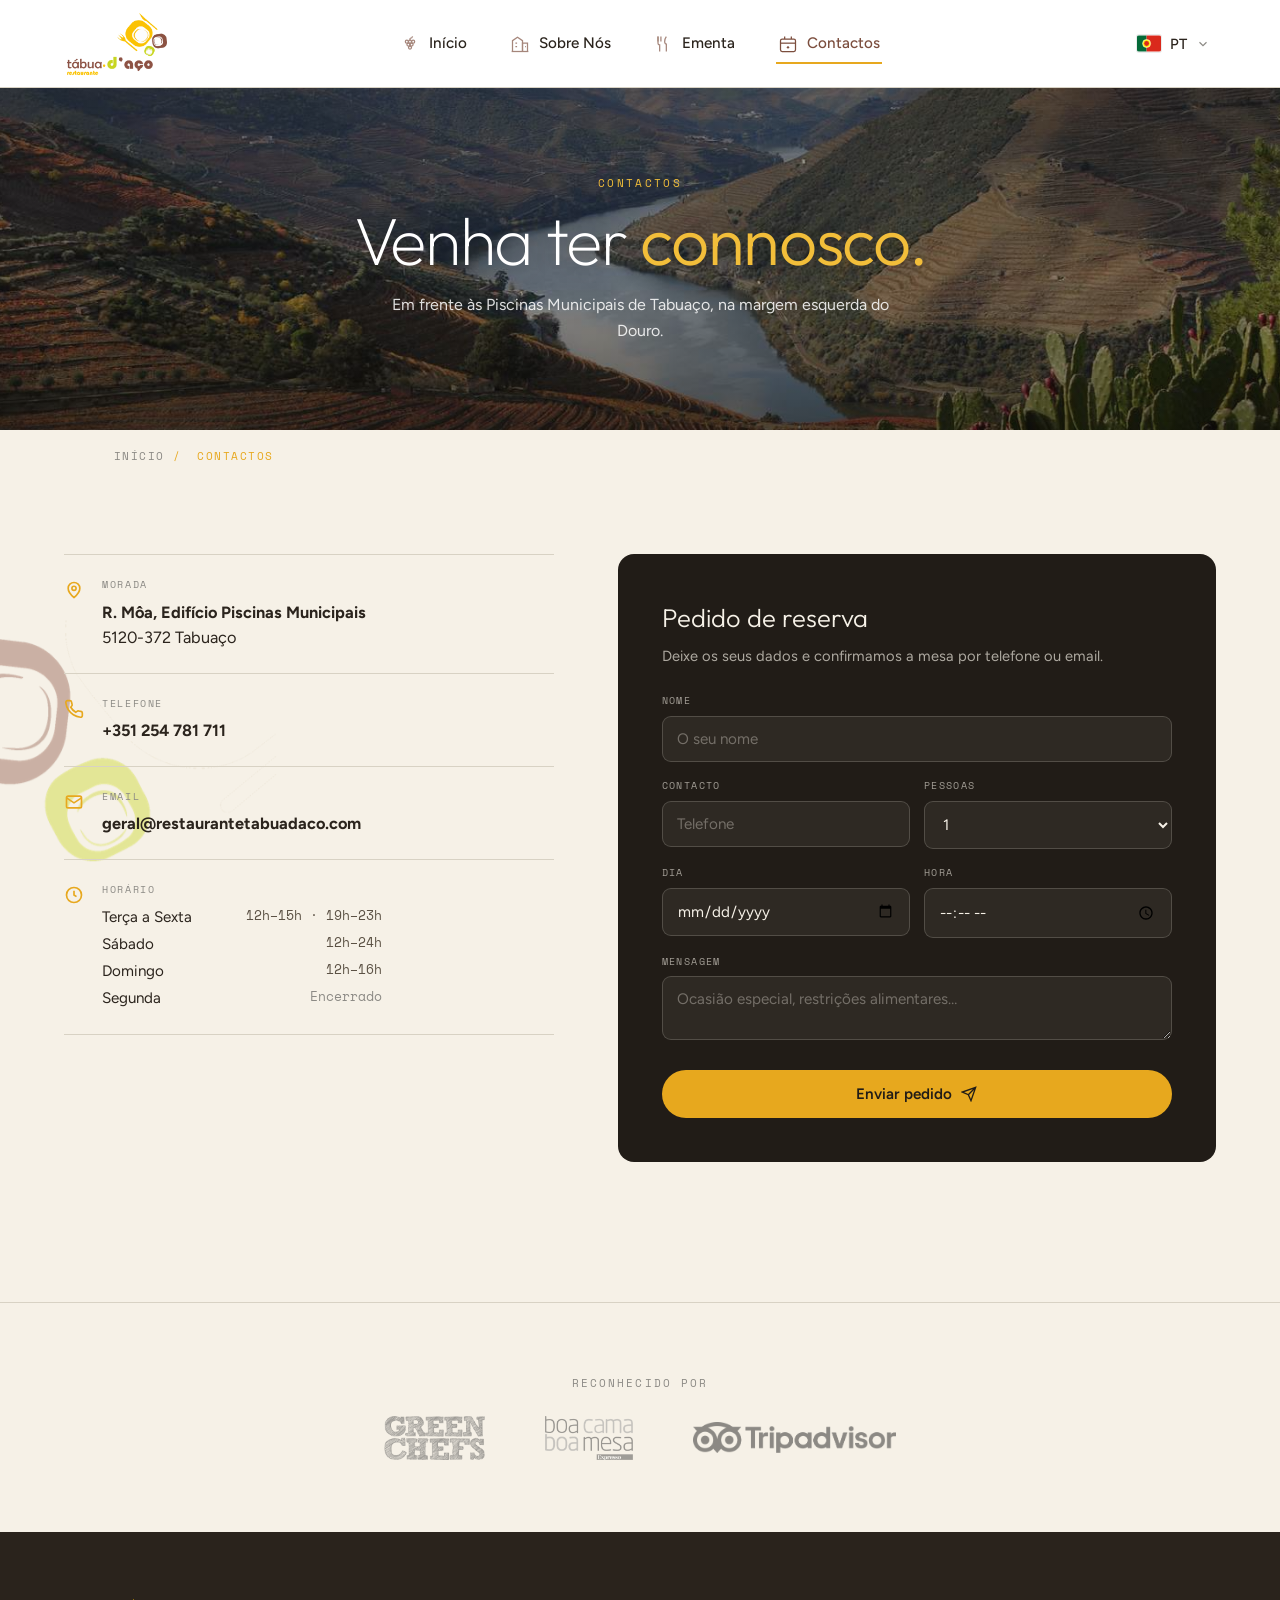
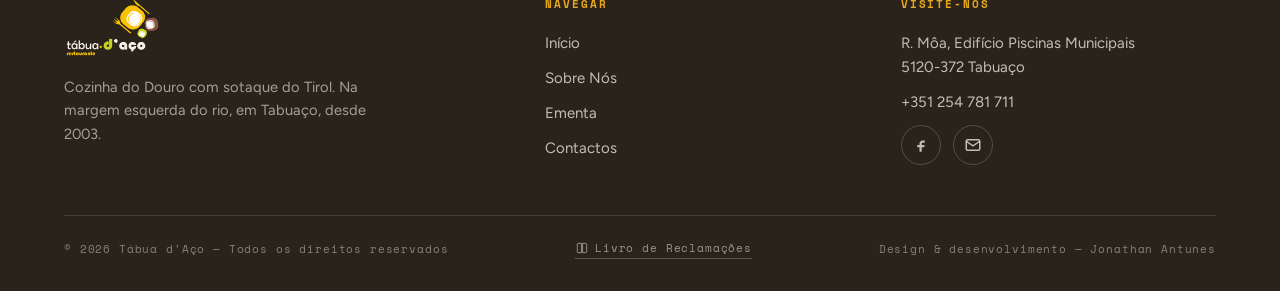
==== commit 74ee927e: "Rodapé: adiciona link para o Livro de Reclamações Online Acrescenta em todas as páginas, no rodapé, " ====
--- a/contactos.html
+++ b/contactos.html
@@ -37,7 +37,7 @@
 <link rel="icon" type="image/png" href="assets/favicon.png?v=3">
 <link rel="icon" href="assets/favicon.ico?v=3" sizes="any">
 <link rel="apple-touch-icon" href="assets/apple-touch-icon.png?v=3">
-<link rel="stylesheet" href="assets/style.css?v=21">
+<link rel="stylesheet" href="assets/style.css?v=22">
 <script type="application/ld+json">
 {
   "@context": "https://schema.org",
@@ -301,6 +301,10 @@
   </div>
   <div class="footer__bottom">
     <span data-i18n="foot_rights">© 2026 Tábua d'Aço — Todos os direitos reservados</span>
+    <a class="footer__complaints" href="https://www.livroreclamacoes.pt" target="_blank" rel="noopener noreferrer">
+      <svg width="14" height="14" viewBox="0 0 24 24" fill="none" stroke="currentColor" stroke-width="1.6" aria-hidden="true"><path d="M4 5.5C4 4.7 4.7 4 5.5 4H11v16H5.5A1.5 1.5 0 014 18.5v-13z"/><path d="M20 5.5c0-.8-.7-1.5-1.5-1.5H13v16h5.5a1.5 1.5 0 001.5-1.5v-13z"/></svg>
+      <span data-i18n="foot_complaints">Livro de Reclamações</span>
+    </a>
     <span>Design &amp; desenvolvimento — Jonathan Antunes</span>
   </div>
 </div>
@@ -309,7 +313,7 @@
   <svg width="24" height="24" viewBox="0 0 24 24" fill="none" stroke="currentColor" stroke-width="2.4"><path d="M12 19V5M5 12l7-7 7 7"/></svg>
 </button>
 
-<script src="assets/i18n.js?v=6"></script>
+<script src="assets/i18n.js?v=7"></script>
 <script src="assets/app.js?v=5"></script>
 </body>
 </html>
--- a/assets/style.css
+++ b/assets/style.css
@@ -466,7 +466,9 @@
 .footer__social a{width:40px;height:40px;border-radius:50%;border:1px solid rgba(246,241,231,.2);display:flex;align-items:center;justify-content:center;margin:0;transition:border-color .25s,background .25s,transform .2s}
 .footer__social a:hover{border-color:var(--gold);background:rgba(231,168,30,.12);transform:translateY(-2px)}
 .footer__social svg{width:18px;height:18px}
-.footer__bottom{max-width:var(--wrap);margin:44px auto 0;padding-top:24px;border-top:1px solid rgba(246,241,231,.12);display:flex;justify-content:space-between;gap:16px;flex-wrap:wrap;font-family:var(--mono);font-size:.66rem;letter-spacing:.08em;color:rgba(246,241,231,.45)}
+.footer__bottom{max-width:var(--wrap);margin:44px auto 0;padding-top:24px;border-top:1px solid rgba(246,241,231,.12);display:flex;justify-content:space-between;align-items:center;gap:16px 24px;flex-wrap:wrap;font-family:var(--mono);font-size:.66rem;letter-spacing:.08em;color:rgba(246,241,231,.45)}
+.footer__complaints{display:inline-flex;align-items:center;gap:6px;color:rgba(246,241,231,.55);border-bottom:1px solid rgba(246,241,231,.25);padding-bottom:1px;transition:color .2s,border-color .2s}
+.footer__complaints:hover{color:var(--gold-soft);border-color:var(--gold-soft)}
 
 /* topo */
 .totop{position:fixed;right:24px;bottom:24px;z-index:80;width:48px;height:48px;border-radius:50%;border:0;cursor:pointer;background:var(--gold);color:var(--espresso);display:flex;align-items:center;justify-content:center;opacity:0;transform:translateY(16px) scale(.8);pointer-events:none;transition:opacity .3s,transform .3s;box-shadow:0 10px 26px -10px rgba(231,168,30,.7)}
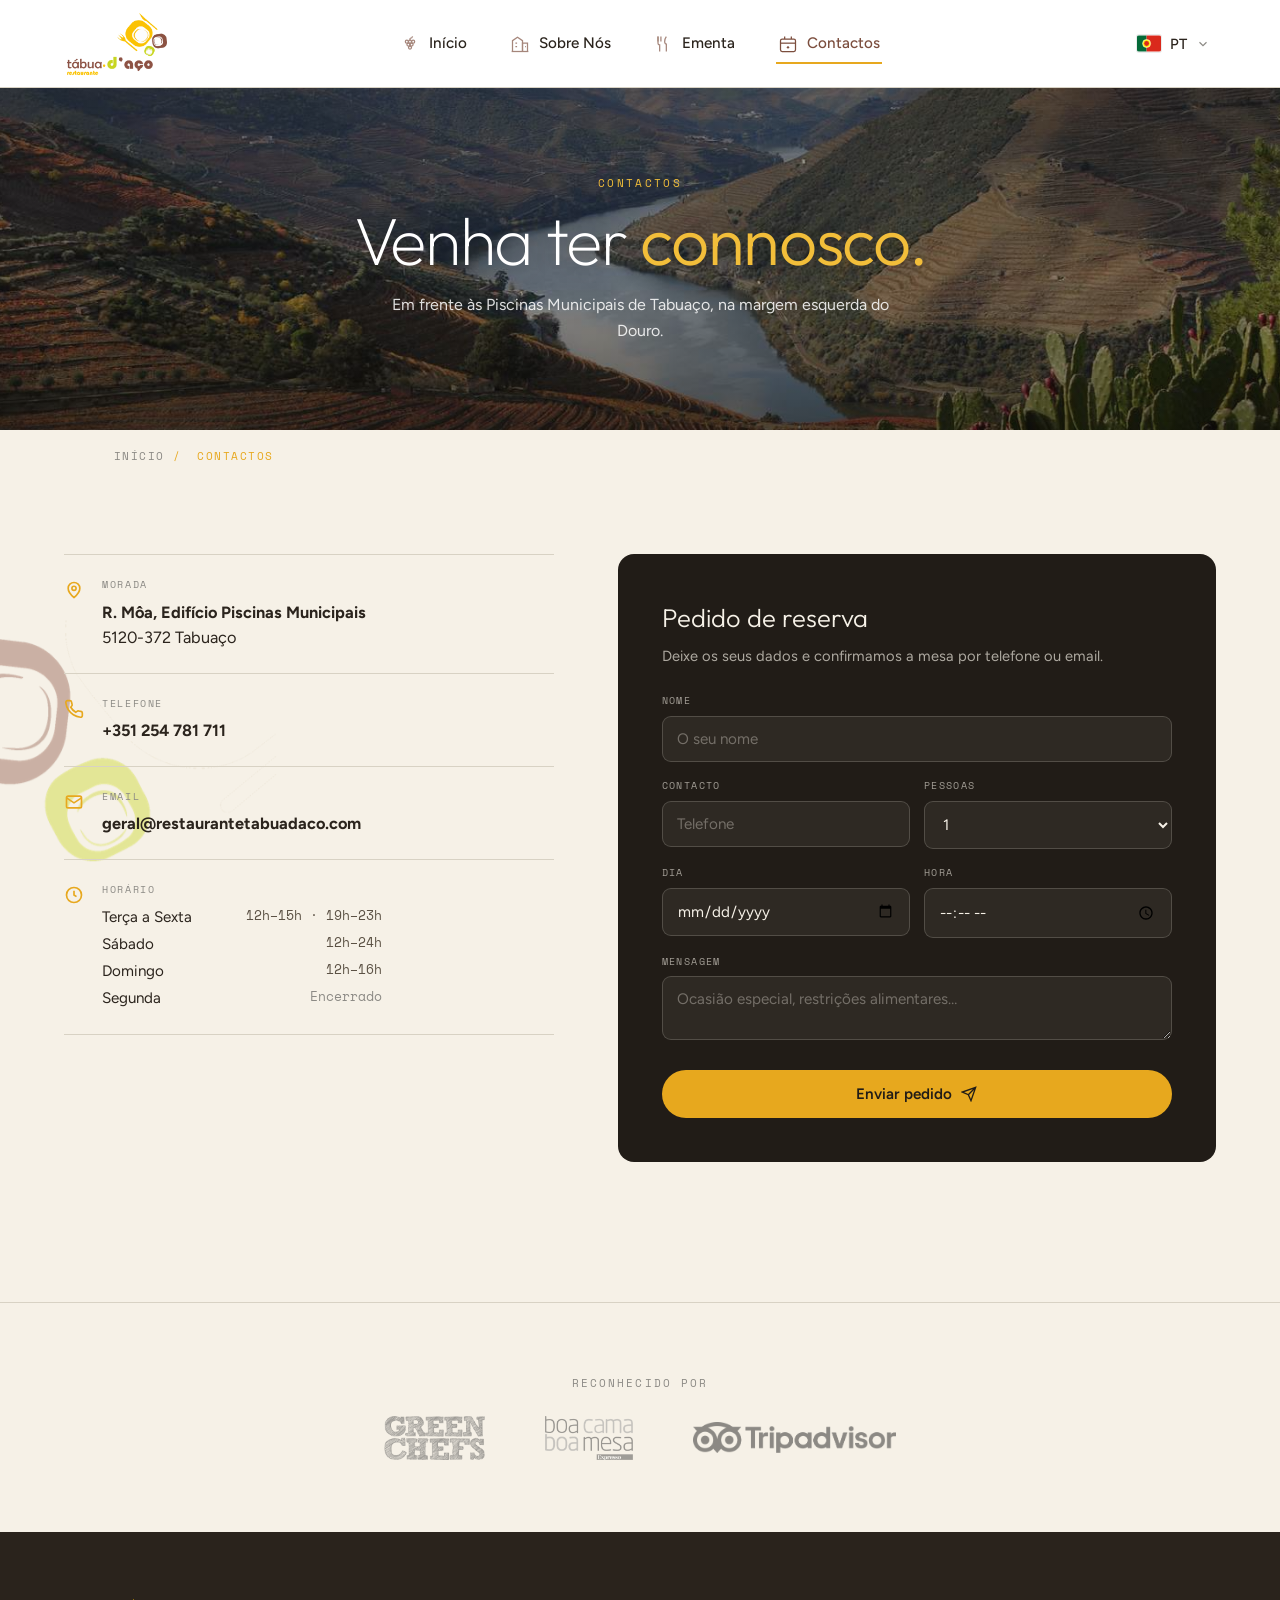
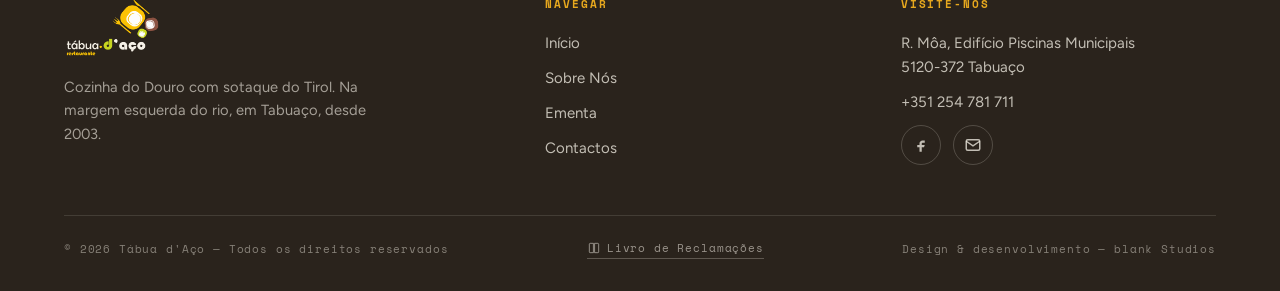
==== commit da9ccbb1: "Rodapé: crédito de design passa a link para blank Studios Substitui 'Design & desenvolvimento — Jona" ====
--- a/contactos.html
+++ b/contactos.html
@@ -37,7 +37,7 @@
 <link rel="icon" type="image/png" href="assets/favicon.png?v=3">
 <link rel="icon" href="assets/favicon.ico?v=3" sizes="any">
 <link rel="apple-touch-icon" href="assets/apple-touch-icon.png?v=3">
-<link rel="stylesheet" href="assets/style.css?v=22">
+<link rel="stylesheet" href="assets/style.css?v=23">
 <script type="application/ld+json">
 {
   "@context": "https://schema.org",
@@ -305,7 +305,7 @@
       <svg width="14" height="14" viewBox="0 0 24 24" fill="none" stroke="currentColor" stroke-width="1.6" aria-hidden="true"><path d="M4 5.5C4 4.7 4.7 4 5.5 4H11v16H5.5A1.5 1.5 0 014 18.5v-13z"/><path d="M20 5.5c0-.8-.7-1.5-1.5-1.5H13v16h5.5a1.5 1.5 0 001.5-1.5v-13z"/></svg>
       <span data-i18n="foot_complaints">Livro de Reclamações</span>
     </a>
-    <span>Design &amp; desenvolvimento — Jonathan Antunes</span>
+    <a class="footer__credit" href="https://blankstudios.pt/" target="_blank" rel="noopener noreferrer">Design &amp; desenvolvimento — blank Studios</a>
   </div>
 </div>
 
--- a/assets/style.css
+++ b/assets/style.css
@@ -469,6 +469,8 @@
 .footer__bottom{max-width:var(--wrap);margin:44px auto 0;padding-top:24px;border-top:1px solid rgba(246,241,231,.12);display:flex;justify-content:space-between;align-items:center;gap:16px 24px;flex-wrap:wrap;font-family:var(--mono);font-size:.66rem;letter-spacing:.08em;color:rgba(246,241,231,.45)}
 .footer__complaints{display:inline-flex;align-items:center;gap:6px;color:rgba(246,241,231,.55);border-bottom:1px solid rgba(246,241,231,.25);padding-bottom:1px;transition:color .2s,border-color .2s}
 .footer__complaints:hover{color:var(--gold-soft);border-color:var(--gold-soft)}
+.footer__credit{color:inherit;transition:color .2s}
+.footer__credit:hover{color:var(--gold-soft)}
 
 /* topo */
 .totop{position:fixed;right:24px;bottom:24px;z-index:80;width:48px;height:48px;border-radius:50%;border:0;cursor:pointer;background:var(--gold);color:var(--espresso);display:flex;align-items:center;justify-content:center;opacity:0;transform:translateY(16px) scale(.8);pointer-events:none;transition:opacity .3s,transform .3s;box-shadow:0 10px 26px -10px rgba(231,168,30,.7)}
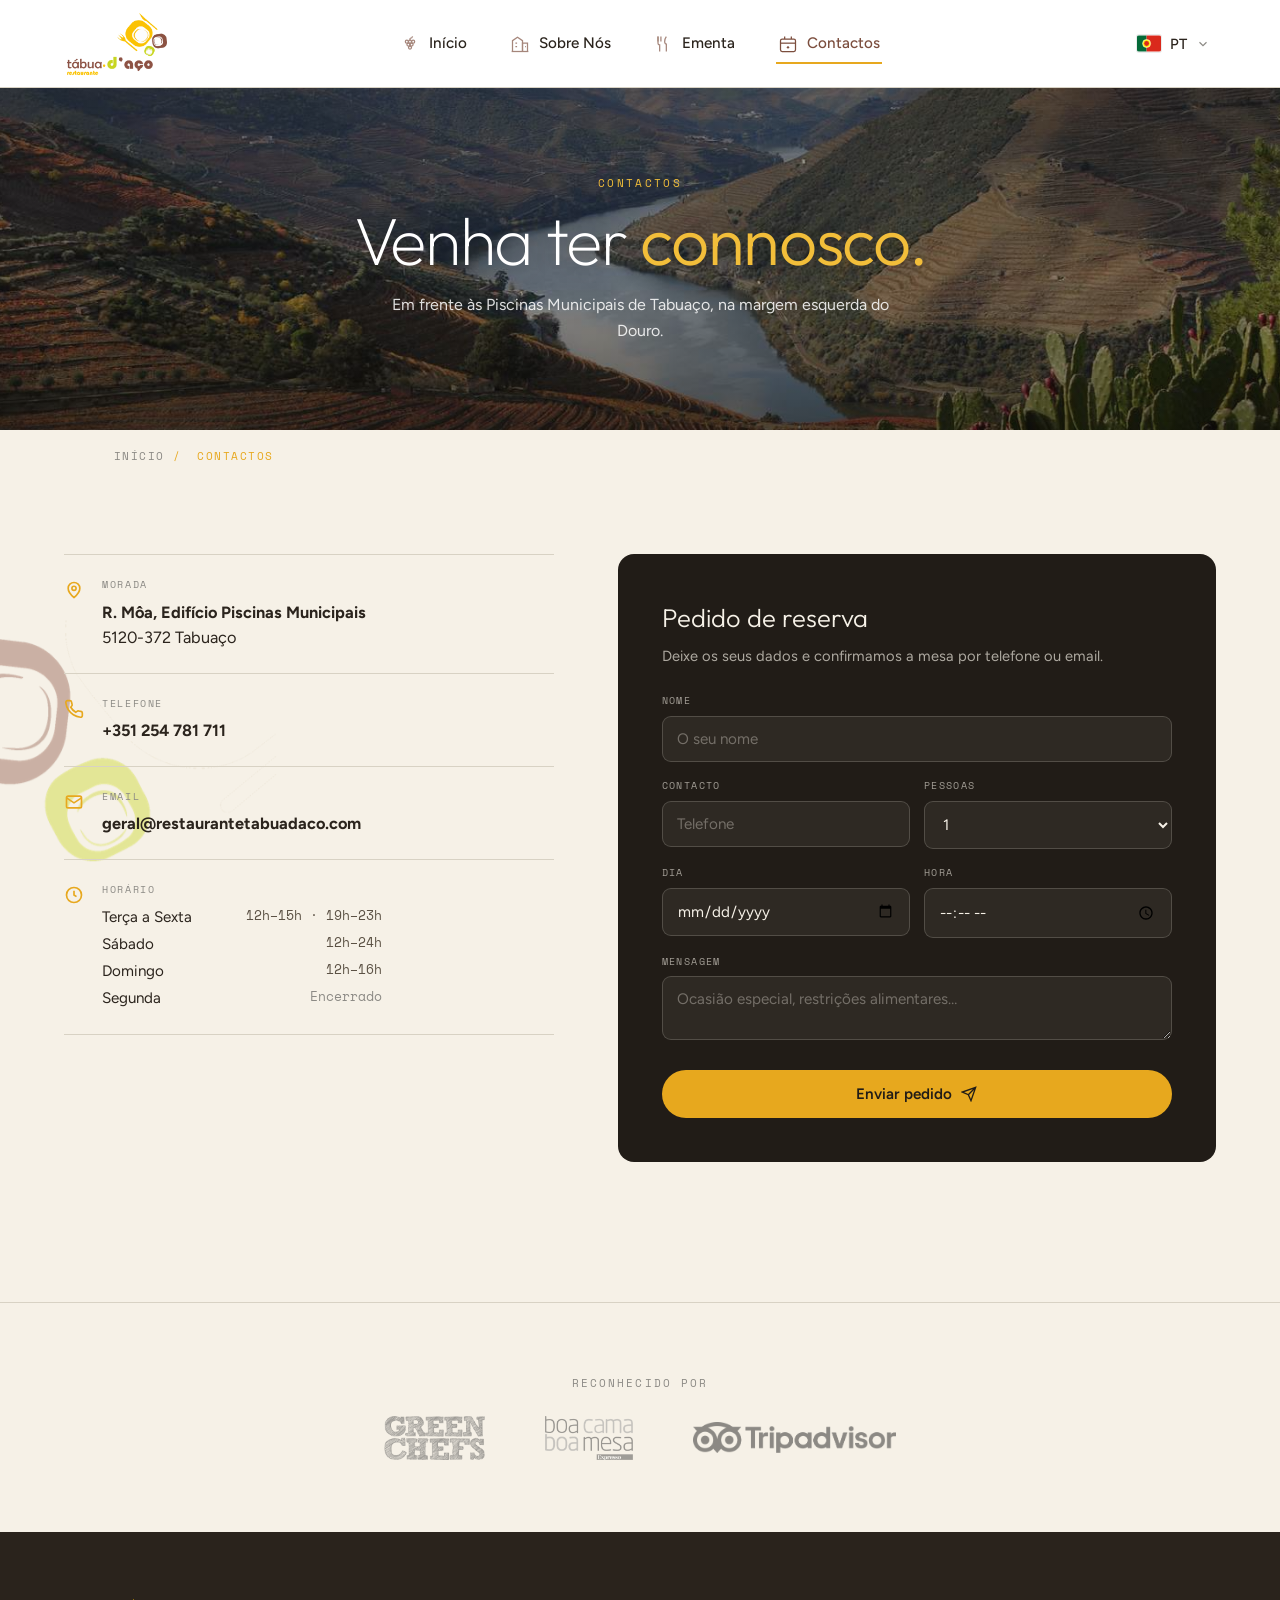
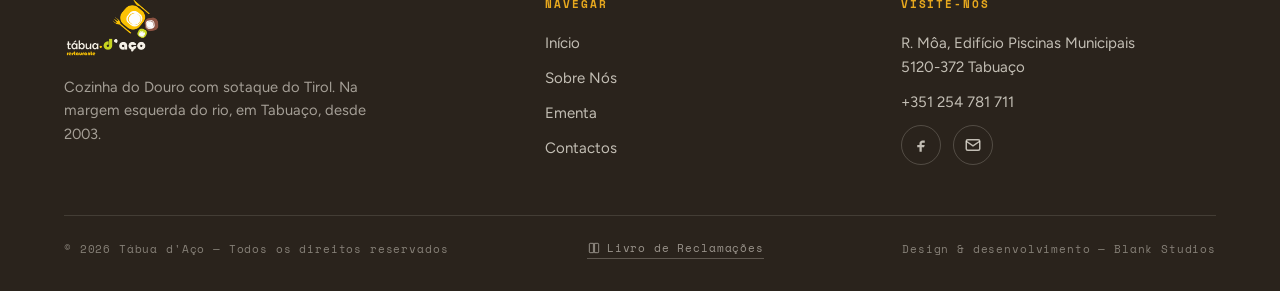
==== commit 43dd44ef: "Rodapé: corrige capitalização para 'Blank Studios' Co-Authored-By: Claude Opus 4.8 <noreply@anthropi" ====
--- a/contactos.html
+++ b/contactos.html
@@ -305,7 +305,7 @@
       <svg width="14" height="14" viewBox="0 0 24 24" fill="none" stroke="currentColor" stroke-width="1.6" aria-hidden="true"><path d="M4 5.5C4 4.7 4.7 4 5.5 4H11v16H5.5A1.5 1.5 0 014 18.5v-13z"/><path d="M20 5.5c0-.8-.7-1.5-1.5-1.5H13v16h5.5a1.5 1.5 0 001.5-1.5v-13z"/></svg>
       <span data-i18n="foot_complaints">Livro de Reclamações</span>
     </a>
-    <a class="footer__credit" href="https://blankstudios.pt/" target="_blank" rel="noopener noreferrer">Design &amp; desenvolvimento — blank Studios</a>
+    <a class="footer__credit" href="https://blankstudios.pt/" target="_blank" rel="noopener noreferrer">Design &amp; desenvolvimento — Blank Studios</a>
   </div>
 </div>
 
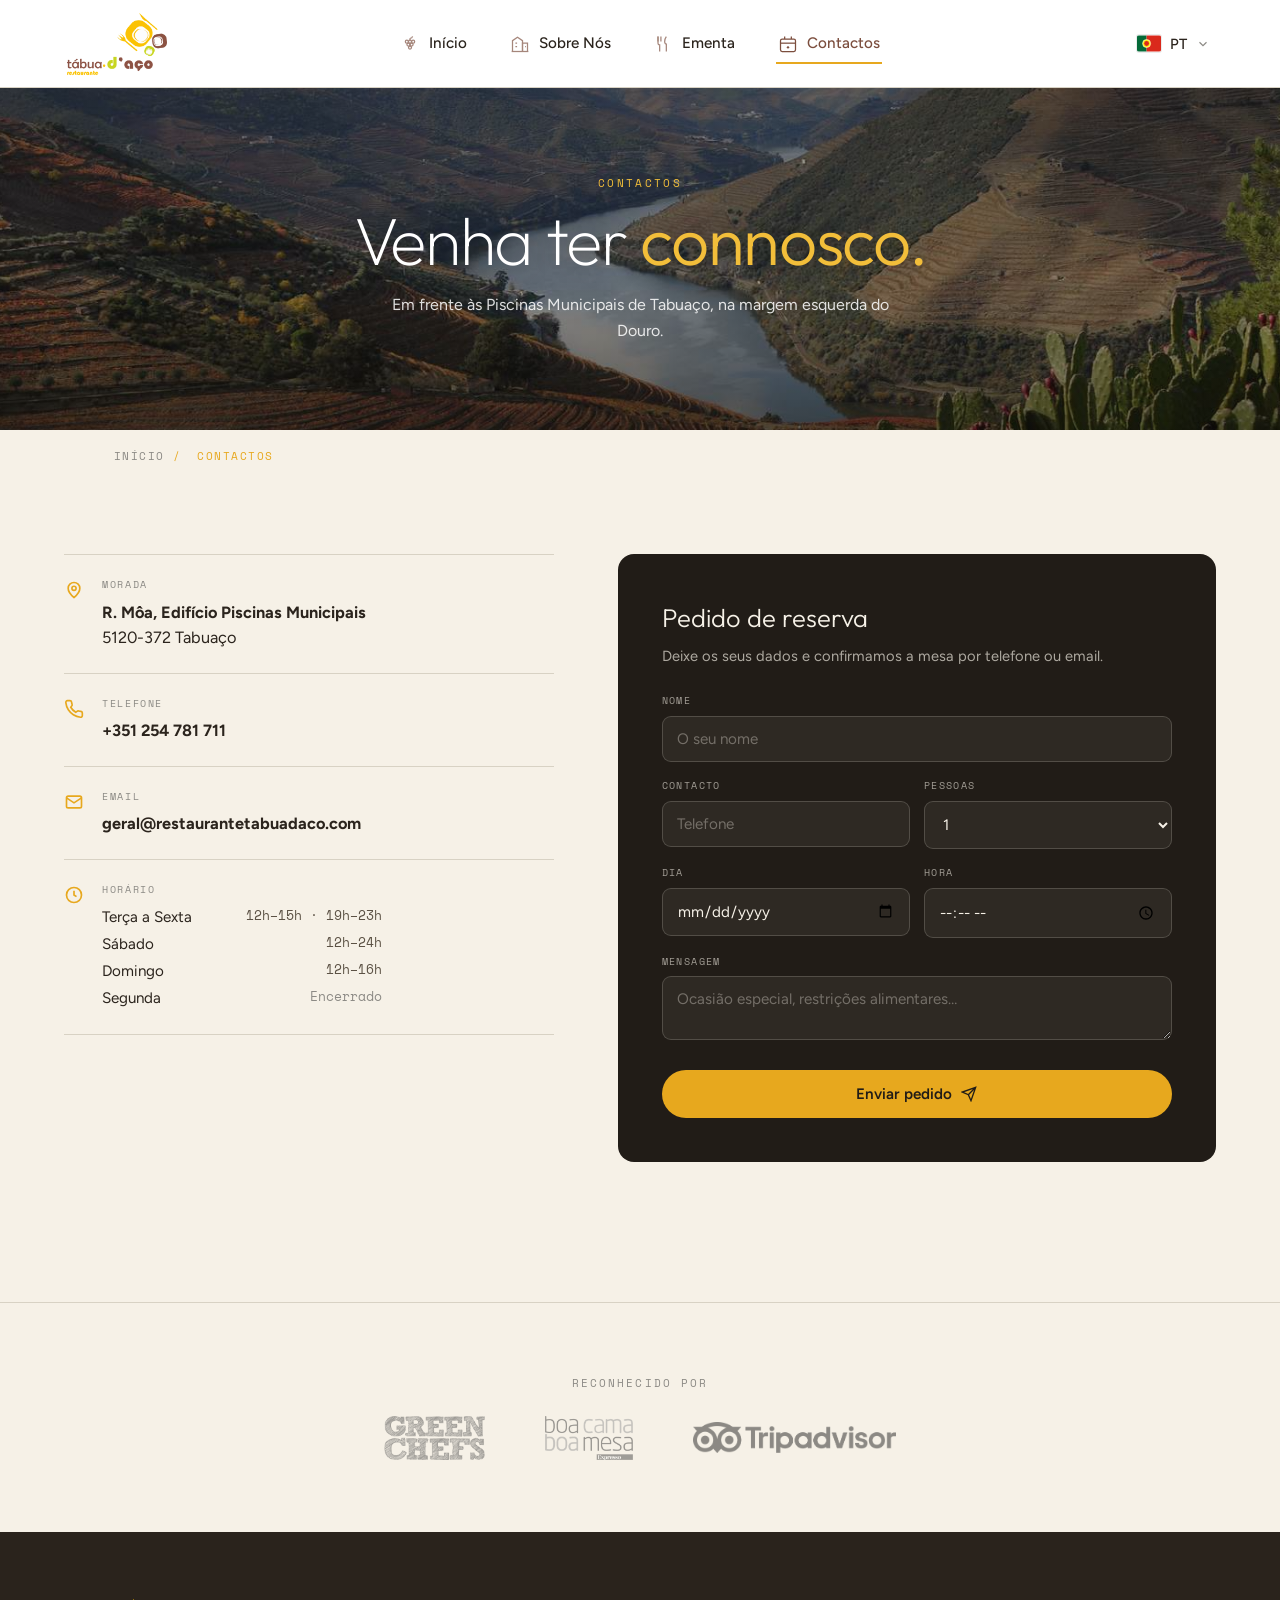
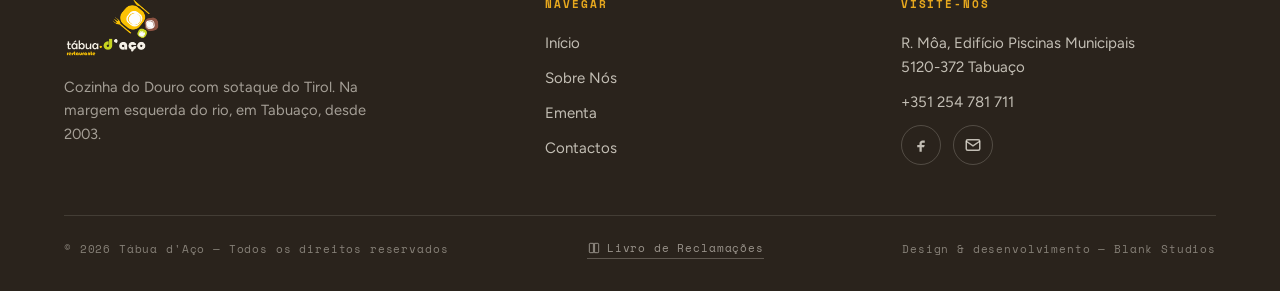
==== commit c2d0c300: "Marcas d'água: anima com a posição real da marca, não a secção toda As secções onde vivem as marcas " ====
--- a/contactos.html
+++ b/contactos.html
@@ -314,6 +314,6 @@
 </button>
 
 <script src="assets/i18n.js?v=7"></script>
-<script src="assets/app.js?v=5"></script>
+<script src="assets/app.js?v=7"></script>
 </body>
 </html>
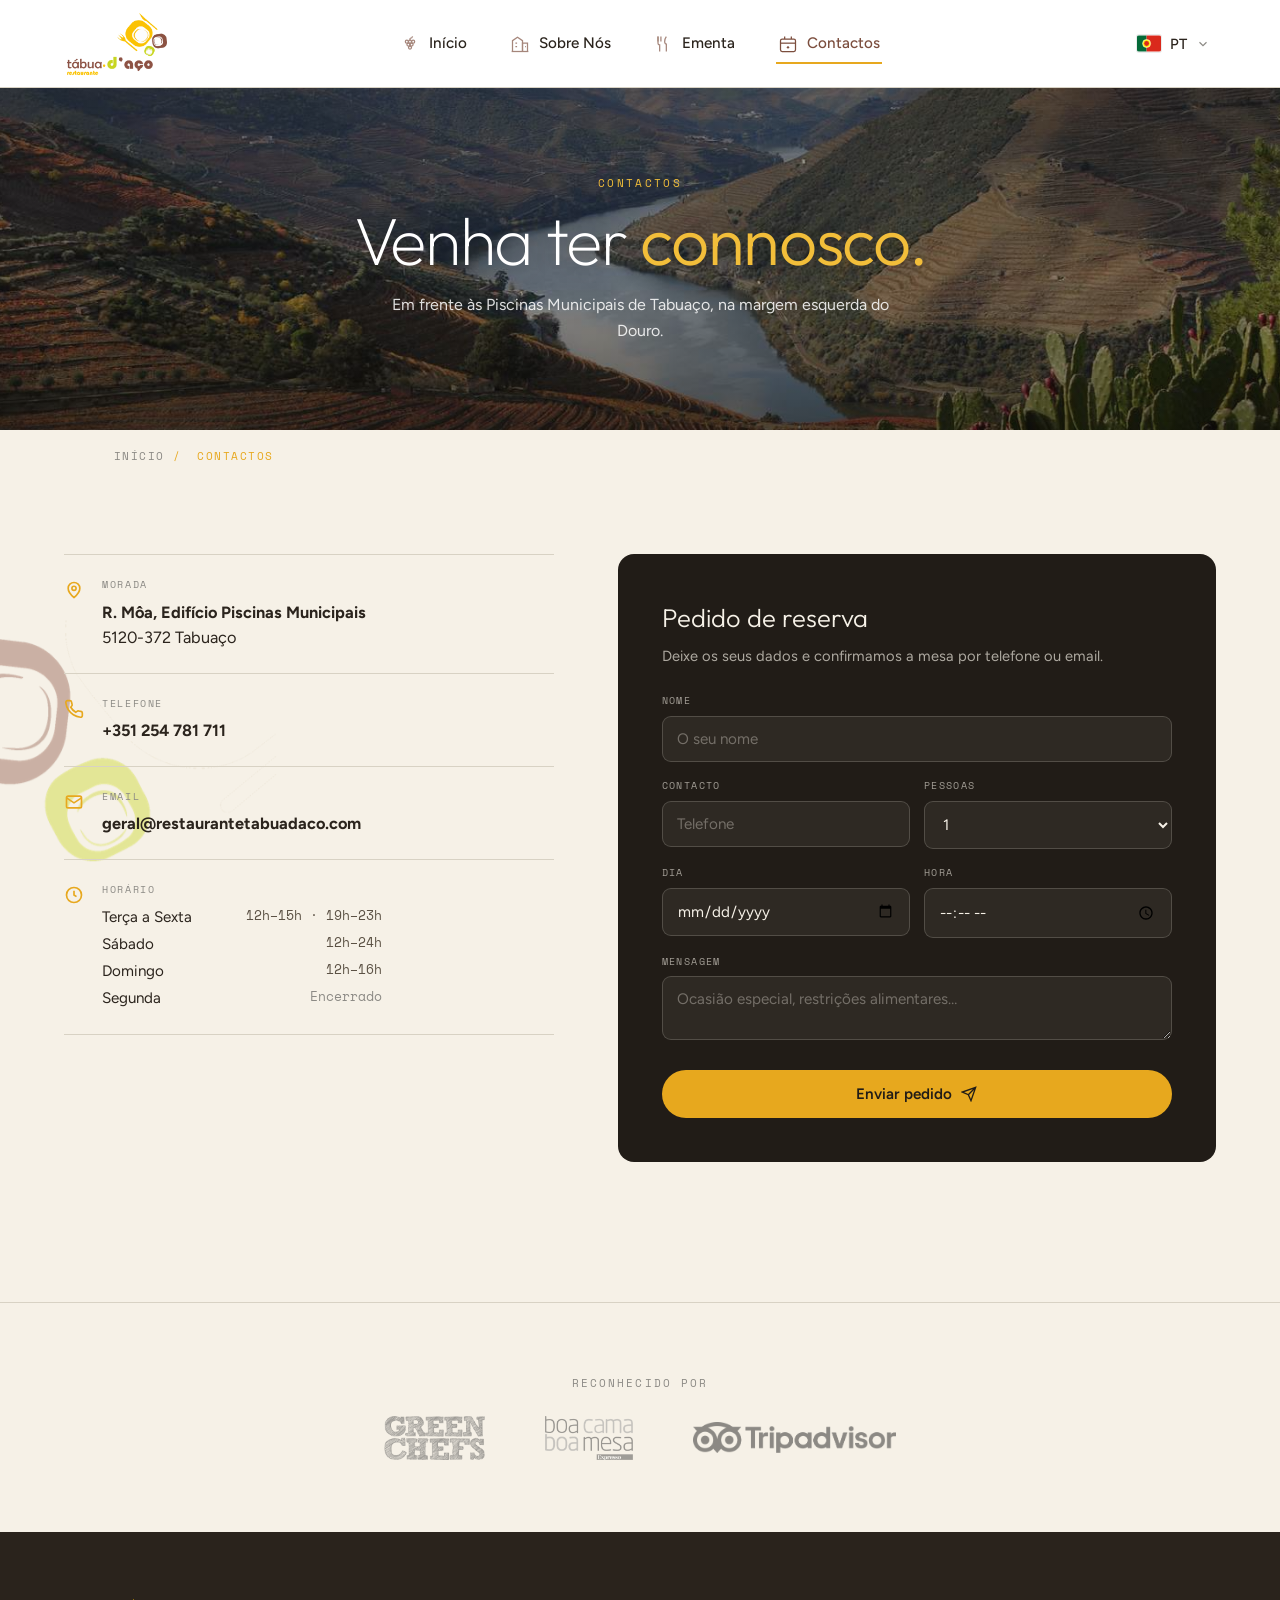
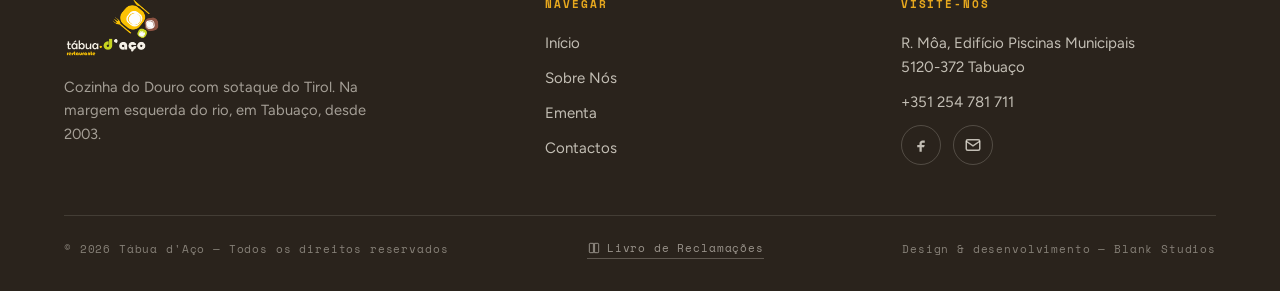
==== commit a61b4ea4: "Revert "Marcas d'água: anima com a posição real da marca, não a secção toda" This reverts commit c2d" ====
--- a/contactos.html
+++ b/contactos.html
@@ -314,6 +314,6 @@
 </button>
 
 <script src="assets/i18n.js?v=7"></script>
-<script src="assets/app.js?v=7"></script>
+<script src="assets/app.js?v=6"></script>
 </body>
 </html>
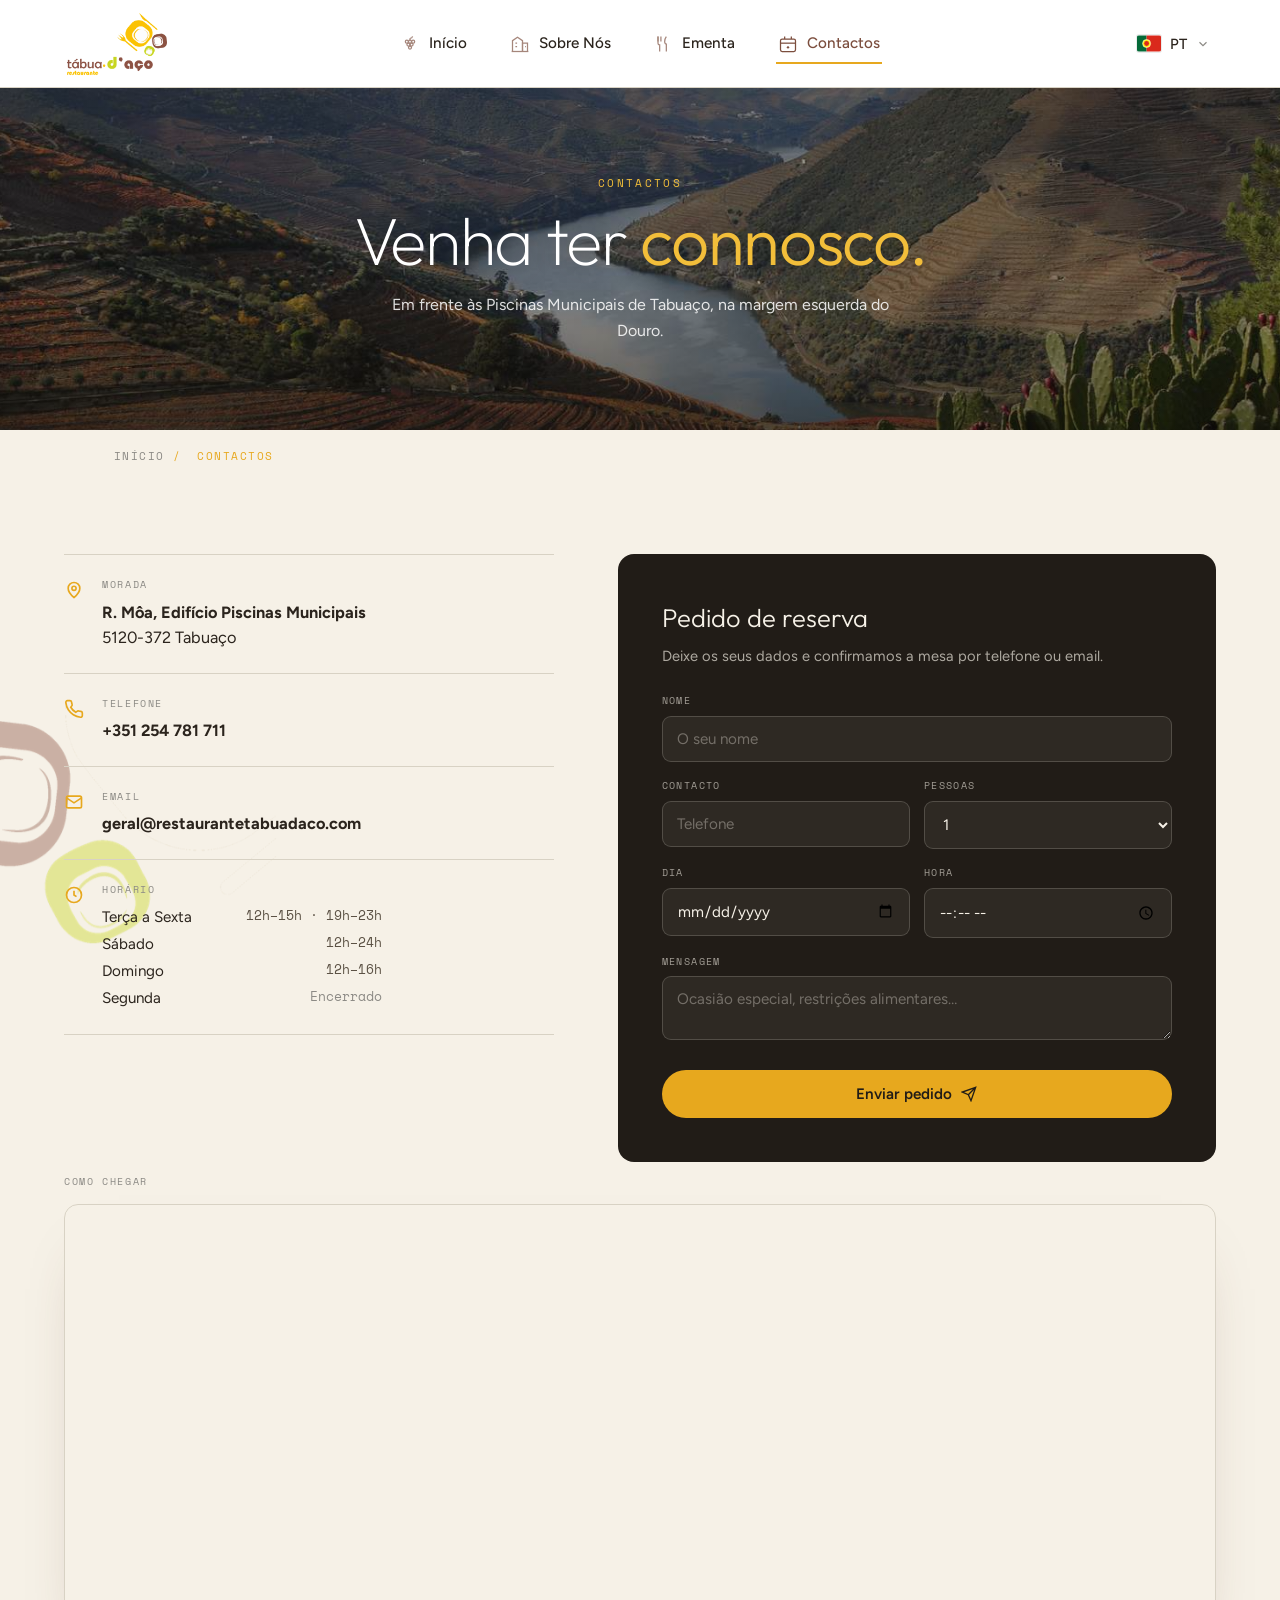
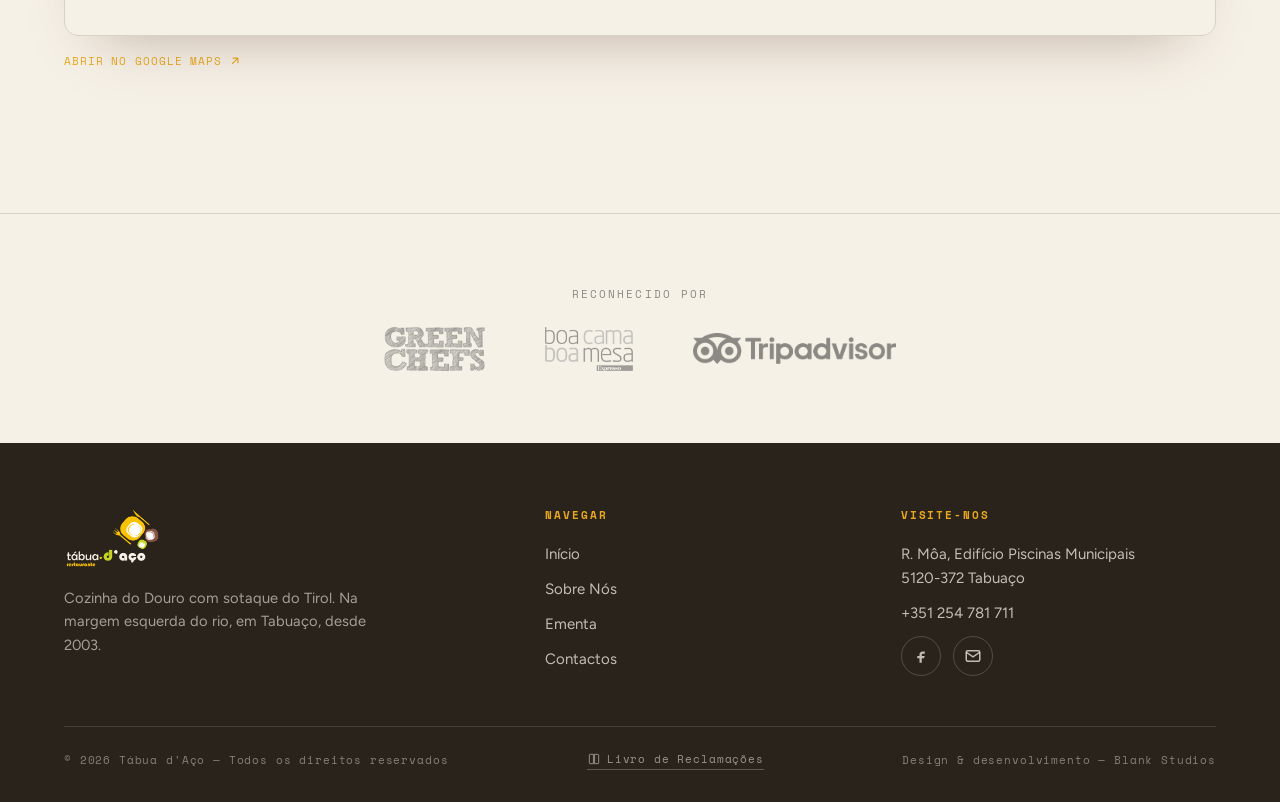
==== commit 67b377d2: "Add interactive Google Maps embed to contacts page Shows the restaurant location with a link to open" ====
--- a/contactos.html
+++ b/contactos.html
@@ -258,6 +258,21 @@
         </button>
       </form>
     </div>
+
+    <div class="contact__map reveal">
+      <span class="contact__k" data-i18n="c_map_k">Como chegar</span>
+      <div class="contact__map-frame">
+        <iframe
+          src="https://www.google.com/maps?q=Restaurante+T%C3%A1bua+d%27A%C3%A7o,+R.+M%C3%B4a,+5120-372+Tabua%C3%A7o&z=16&output=embed"
+          width="100%" height="100%" style="border:0" loading="lazy" allowfullscreen
+          referrerpolicy="no-referrer-when-downgrade"
+          title="Localização do Restaurante Tábua d'Aço no Google Maps"></iframe>
+      </div>
+      <a class="contact__map-link" href="https://www.google.com/maps?q=Restaurante+T%C3%A1bua+d%27A%C3%A7o+Tabua%C3%A7o" target="_blank" rel="noopener">
+        <span data-i18n="c_map_link">Abrir no Google Maps</span>
+        <svg width="16" height="16" viewBox="0 0 24 24" fill="none" stroke="currentColor" stroke-width="2"><path d="M7 17L17 7M17 7H8M17 7v9"/></svg>
+      </a>
+    </div>
   </div>
 </section>
 
--- a/assets/style.css
+++ b/assets/style.css
@@ -434,6 +434,15 @@
 .contact__k{font-family:var(--mono);font-size:.64rem;letter-spacing:.16em;text-transform:uppercase;color:var(--steel);margin-bottom:6px;display:block}
 .contact__v{font-size:1.02rem;color:var(--ink);line-height:1.5}
 .contact__v a{transition:color .2s}
+
+.contact__map{grid-column:1/-1;margin-top:12px}
+.contact__map .contact__k{margin-bottom:14px}
+.contact__map-frame{position:relative;border-radius:14px;overflow:hidden;aspect-ratio:16/6;border:1px solid var(--steel-line);box-shadow:0 30px 60px -34px rgba(90,54,41,.4)}
+.contact__map-frame iframe{position:absolute;inset:0;width:100%;height:100%}
+.contact__map-link{display:inline-flex;align-items:center;gap:6px;margin-top:16px;font-family:var(--mono);font-size:.7rem;letter-spacing:.08em;text-transform:uppercase;color:var(--gold);text-decoration:none;transition:color .2s}
+.contact__map-link:hover{color:var(--brown-deep)}
+.contact__map-link svg{width:14px;height:14px;transition:transform .2s}
+.contact__map-link:hover svg{transform:translate(2px,-2px)}
 .contact__v a:hover{color:var(--brown)}
 .hours-line{display:flex;justify-content:space-between;max-width:280px;font-size:.95rem;padding:2px 0}
 .hours-line span:last-child{font-family:var(--mono);font-size:.8rem;color:var(--ink-soft)}
@@ -515,6 +524,7 @@
   .chef__photo{max-width:340px;margin-inline:auto;width:100%}
   .menu__panel.active{grid-template-columns:1fr}
   .contact__grid{grid-template-columns:1fr}
+  .contact__map-frame{aspect-ratio:4/3}
   .footer__grid{grid-template-columns:1fr;gap:34px}
 }
 @media(max-width:520px){
